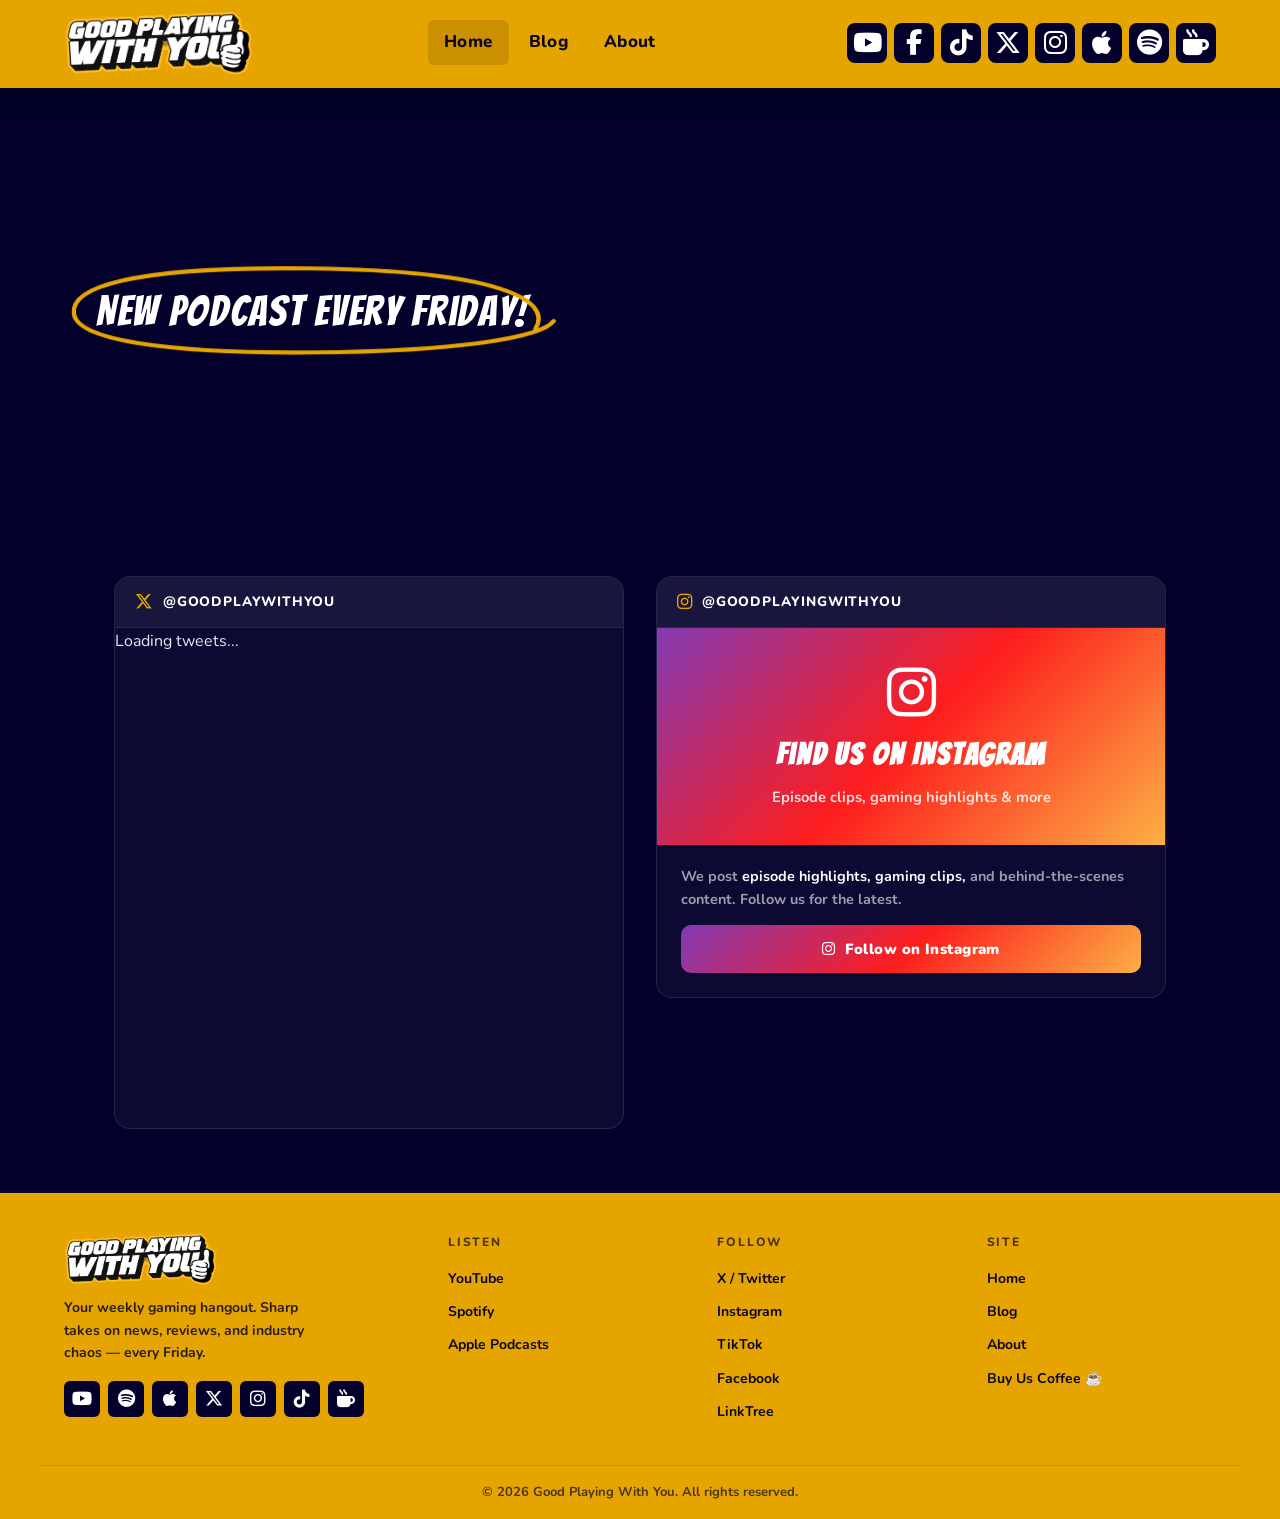
==== index.html @ ee467a22 "Add files via upload" ====
<!DOCTYPE html>
<html lang="en">
<head>
  <meta charset="UTF-8" />
  <meta name="viewport" content="width=device-width, initial-scale=1.0" />
  <title>Good Playing With You — Weekly Gaming Podcast</title>
  <meta name="description" content="Good Playing With You is your weekly gaming hangout. Dan Whitehill and Zach Kohler break down the biggest gaming news, reviews, and hot takes every Friday." />
  <meta name="keywords" content="gaming podcast, video games, game reviews, gaming news, Xbox, PlayStation, Nintendo, GPWY, Dan Whitehill, Zach Kohler" />
  <meta property="og:title" content="Good Playing With You — Weekly Gaming Podcast" />
  <meta property="og:description" content="Your weekly gaming hangout. Sharp takes on gaming news, reviews, leaks, and industry chaos." />
  <meta property="og:type" content="website" />
  <meta property="og:url" content="https://www.goodplayingwithyou.com" />
  <meta name="twitter:card" content="summary_large_image" />
  <link rel="canonical" href="https://www.goodplayingwithyou.com" />
  <link rel="preconnect" href="https://fonts.googleapis.com">
  <link href="https://fonts.googleapis.com/css2?family=Bangers&family=Nunito:wght@400;600;700;800&display=swap" rel="stylesheet">
  <link rel="stylesheet" href="https://cdnjs.cloudflare.com/ajax/libs/font-awesome/6.5.0/css/all.min.css" />
  <link rel="stylesheet" href="style.css" />

  <style>
    /* ── Spotify player — big version ───────────────────── */
    .spotify-player iframe { height: 352px !important; }

    /* ── Footer fix ─────────────────────────────────────── */
    .footer-divider { display: none !important; }
    .site-footer,
    .footer-inner,
    .footer-bottom { background: #e6a400 !important; }

    /* ── Social Feeds layout ─────────────────────────────── */
    .social-feeds {
      max-width: 1100px;
      margin: 0 auto;
      padding: 48px 24px 64px;
      display: grid;
      grid-template-columns: 1fr 1fr;
      gap: 32px;
      align-items: start;
    }
    @media (max-width: 768px) {
      .social-feeds { grid-template-columns: 1fr; padding: 32px 16px 48px; }
    }

    /* ── Shared panel ────────────────────────────────────── */
    .feed-panel {
      background: rgba(255,255,255,0.04);
      border: 1px solid rgba(255,255,255,0.1);
      border-radius: 16px;
      overflow: hidden;
    }
    .feed-panel-header {
      display: flex;
      align-items: center;
      gap: 10px;
      padding: 14px 20px;
      background: rgba(255,255,255,0.05);
      border-bottom: 1px solid rgba(255,255,255,0.08);
    }
    .feed-panel-header i { font-size: 1.1rem; color: #e6a400; }
    .feed-panel-header span {
      font-family: 'Nunito', sans-serif;
      font-weight: 800;
      font-size: 0.85rem;
      letter-spacing: 0.06em;
      text-transform: uppercase;
      color: #fff;
    }

    /* ── X / Twitter ─────────────────────────────────────── */
    .twitter-feed-wrap {
      min-height: 500px;
      max-height: 580px;
      overflow: hidden;
    }

    /* ══════════════════════════════════════════════════════
       INSTAGRAM FEED (Behold JSON)
       ══════════════════════════════════════════════════════ */

    /* Grid of posts */
    .insta-grid {
      display: grid;
      grid-template-columns: repeat(3, 1fr);
      gap: 3px;
      background: #000;
    }

    .insta-post {
      position: relative;
      aspect-ratio: 1;
      overflow: hidden;
      cursor: pointer;
      display: block;
      background: rgba(255,255,255,0.06);
    }

    .insta-post img {
      width: 100%;
      height: 100%;
      object-fit: cover;
      display: block;
      transition: transform 0.35s ease;
    }

    .insta-post:hover img { transform: scale(1.06); }

    /* Hover overlay with caption */
    .insta-post-overlay {
      position: absolute;
      inset: 0;
      background: linear-gradient(to top, rgba(3,0,43,0.92) 0%, rgba(3,0,43,0.4) 60%, transparent 100%);
      opacity: 0;
      transition: opacity 0.3s ease;
      display: flex;
      flex-direction: column;
      justify-content: flex-end;
      padding: 10px;
    }
    .insta-post:hover .insta-post-overlay { opacity: 1; }

    .insta-post-caption {
      font-family: 'Nunito', sans-serif;
      font-size: 0.72rem;
      font-weight: 700;
      color: #fff;
      line-height: 1.3;
      display: -webkit-box;
      -webkit-line-clamp: 3;
      -webkit-box-orient: vertical;
      overflow: hidden;
    }

    /* Reel / video badge */
    .insta-post-type {
      position: absolute;
      top: 7px;
      right: 7px;
      font-size: 0.7rem;
      color: #fff;
      text-shadow: 0 1px 4px rgba(0,0,0,0.7);
    }

    /* Follow bar below the grid */
    .insta-follow-bar {
      padding: 14px 16px;
      border-top: 1px solid rgba(255,255,255,0.08);
    }
    .btn-follow-insta {
      display: flex;
      align-items: center;
      justify-content: center;
      gap: 9px;
      padding: 12px 20px;
      border-radius: 10px;
      background: linear-gradient(135deg, #833ab4, #fd1d1d, #fcb045);
      color: #fff;
      font-family: 'Nunito', sans-serif;
      font-weight: 900;
      font-size: 0.92rem;
      letter-spacing: 0.03em;
      text-decoration: none;
      transition: opacity 0.2s, transform 0.15s;
    }
    .btn-follow-insta:hover { opacity: 0.85; transform: translateY(-1px); }

    /* ── Loading skeleton ─────────────────────────────────── */
    .insta-loading {
      display: grid;
      grid-template-columns: repeat(3, 1fr);
      gap: 3px;
      background: #000;
    }
    .insta-skeleton {
      aspect-ratio: 1;
      background: rgba(255,255,255,0.06);
      animation: shimmer 1.4s infinite;
    }
    @keyframes shimmer {
      0%, 100% { opacity: 0.4; }
      50%       { opacity: 0.9; }
    }

    /* ── Error / no-config state ──────────────────────────── */
    .insta-error {
      padding: 32px 24px;
      text-align: center;
      font-family: 'Nunito', sans-serif;
    }
    .insta-error i {
      font-size: 2rem;
      color: rgba(255,255,255,0.2);
      margin-bottom: 10px;
      display: block;
    }
    .insta-error p {
      font-size: 0.88rem;
      color: rgba(255,255,255,0.45);
      line-height: 1.5;
      font-weight: 700;
    }

    /* ── Fallback CTA (shown only when feed fails) ─────────── */
    .insta-fallback { display: none; }
    .insta-fallback.visible { display: block; }

    .insta-gradient {
      background: linear-gradient(135deg, #833ab4 0%, #fd1d1d 50%, #fcb045 100%);
      padding: 36px 24px;
      text-align: center;
    }
    .insta-gradient i {
      font-size: 3.5rem;
      color: #fff;
      margin-bottom: 10px;
      display: block;
    }
    .insta-gradient h3 {
      font-family: 'Bangers', cursive;
      font-size: 1.9rem;
      letter-spacing: 0.06em;
      color: #fff;
      margin-bottom: 4px;
    }
    .insta-gradient p {
      color: rgba(255,255,255,0.85);
      font-family: 'Nunito', sans-serif;
      font-size: 0.92rem;
      font-weight: 700;
    }
    .insta-fallback-body {
      padding: 20px 24px 24px;
      display: flex;
      flex-direction: column;
      gap: 14px;
    }
    .insta-fallback-body p {
      font-family: 'Nunito', sans-serif;
      color: rgba(255,255,255,0.6);
      font-size: 0.9rem;
      line-height: 1.6;
      font-weight: 700;
    }
    .insta-fallback-body p strong { color: #fff; }
  </style>
</head>
<body>

  <!-- HEADER -->
  <header class="site-header">
    <div class="header-inner">
      <a href="index.html" class="site-logo">
        <img src="assets/Header_Logo.webp" alt="Good Playing With You" />
      </a>
      <nav class="header-nav">
        <a href="index.html" class="active">Home</a>
        <a href="blog.html">Blog</a>
        <a href="about.html">About</a>
      </nav>
      <div class="header-social">
        <a href="https://www.youtube.com/@GoodPlayingWithYou" target="_blank" class="social-icon" aria-label="YouTube"><i class="fa-brands fa-youtube"></i></a>
        <a href="https://www.facebook.com/people/Good-Playing-With-You-Video-Game-Podcast/61562592381862/" target="_blank" class="social-icon" aria-label="Facebook"><i class="fa-brands fa-facebook-f"></i></a>
        <a href="https://www.tiktok.com/@gpwy2" target="_blank" class="social-icon" aria-label="TikTok"><i class="fa-brands fa-tiktok"></i></a>
        <a href="https://x.com/goodplaywithyou" target="_blank" class="social-icon" aria-label="X / Twitter"><i class="fa-brands fa-x-twitter"></i></a>
        <a href="https://www.instagram.com/goodplayingwithyou/" target="_blank" class="social-icon" aria-label="Instagram"><i class="fa-brands fa-instagram"></i></a>
        <a href="https://podcasts.apple.com/us/podcast/good-playing-with-you/id1723094871" target="_blank" class="social-icon" aria-label="Apple Podcasts"><i class="fa-brands fa-apple"></i></a>
        <a href="https://podcasters.spotify.com/pod/show/goodplayingwithyou" target="_blank" class="social-icon" aria-label="Spotify"><i class="fa-brands fa-spotify"></i></a>
        <a href="https://www.buymeacoffee.com/GPWY" target="_blank" class="social-icon" aria-label="Buy Us Coffee"><i class="fa-solid fa-mug-hot"></i></a>
      </div>
      <button class="hamburger" id="hamburger" aria-label="Open Menu">
        <span></span><span></span><span></span>
      </button>
    </div>
    <nav class="mobile-nav" id="mobileNav">
      <a href="index.html">Home</a>
      <a href="blog.html">Blog</a>
      <a href="about.html">About</a>
    </nav>
  </header>

  <!-- HERO -->
  <section class="hero fade-in">
    <div class="swoosh-wrapper">
      <div class="swoosh-text">
        New Podcast Every Friday!
        <svg viewBox="0 0 400 80" preserveAspectRatio="none">
          <path d="M 380,55 C 395,30 350,5 200,3 C 50,1 5,20 8,42 C 11,64 80,76 200,75 C 320,74 385,62 395,48" />
        </svg>
      </div>
    </div>
    <div class="spotify-player">
      <iframe
        src="https://open.spotify.com/embed/show/6EOLY8FjUKmcVaoT7fnpCE?utm_source=generator&theme=0"
        width="100%"
        height="352"
        frameBorder="0"
        allowfullscreen=""
        allow="autoplay; clipboard-write; encrypted-media; fullscreen; picture-in-picture"
        loading="lazy"
        title="Good Playing With You Podcast on Spotify">
      </iframe>
    </div>
  </section>

  <!-- SOCIAL FEEDS -->
  <div class="social-feeds">

    <!-- X / Twitter Timeline -->
    <div class="feed-panel">
      <div class="feed-panel-header">
        <i class="fa-brands fa-x-twitter"></i>
        <span>@goodplaywithyou</span>
      </div>
      <div class="twitter-feed-wrap">
        <a class="twitter-timeline"
           data-theme="dark"
           data-chrome="noheader nofooter noborders transparent"
           data-tweet-limit="6"
           href="https://twitter.com/goodplaywithyou">
          Loading tweets...
        </a>
      </div>
    </div>

    <!-- Instagram Feed -->
    <div class="feed-panel" id="instaPanel">
      <div class="feed-panel-header">
        <i class="fa-brands fa-instagram"></i>
        <span>@goodplayingwithyou</span>
      </div>

      <!-- Content swapped by JS: loading → grid or fallback -->
      <div id="instaContent"></div>

    </div>
  </div>

  <!-- FOOTER -->
  <footer class="site-footer">
    <div class="footer-inner">
      <div class="footer-brand">
        <a href="index.html" class="footer-logo">
          <img src="assets/Header_Logo.webp" alt="Good Playing With You" />
        </a>
        <p>Your weekly gaming hangout. Sharp takes on news, reviews, and industry chaos — every Friday.</p>
        <div class="footer-social">
          <a href="https://www.youtube.com/@GoodPlayingWithYou" target="_blank" class="footer-social-icon" aria-label="YouTube"><i class="fa-brands fa-youtube"></i></a>
          <a href="https://podcasters.spotify.com/pod/show/goodplayingwithyou" target="_blank" class="footer-social-icon" aria-label="Spotify"><i class="fa-brands fa-spotify"></i></a>
          <a href="https://podcasts.apple.com/us/podcast/good-playing-with-you/id1723094871" target="_blank" class="footer-social-icon" aria-label="Apple Podcasts"><i class="fa-brands fa-apple"></i></a>
          <a href="https://x.com/goodplaywithyou" target="_blank" class="footer-social-icon" aria-label="X/Twitter"><i class="fa-brands fa-x-twitter"></i></a>
          <a href="https://www.instagram.com/goodplayingwithyou/" target="_blank" class="footer-social-icon" aria-label="Instagram"><i class="fa-brands fa-instagram"></i></a>
          <a href="https://www.tiktok.com/@gpwy2" target="_blank" class="footer-social-icon" aria-label="TikTok"><i class="fa-brands fa-tiktok"></i></a>
          <a href="https://www.buymeacoffee.com/GPWY" target="_blank" class="footer-social-icon" aria-label="Buy Us Coffee"><i class="fa-solid fa-mug-hot"></i></a>
        </div>
      </div>
      <div class="footer-col">
        <h4>Listen</h4>
        <a href="https://www.youtube.com/@GoodPlayingWithYou" target="_blank">YouTube</a>
        <a href="https://podcasters.spotify.com/pod/show/goodplayingwithyou" target="_blank">Spotify</a>
        <a href="https://podcasts.apple.com/us/podcast/good-playing-with-you/id1723094871" target="_blank">Apple Podcasts</a>
      </div>
      <div class="footer-col">
        <h4>Follow</h4>
        <a href="https://x.com/goodplaywithyou" target="_blank">X / Twitter</a>
        <a href="https://www.instagram.com/goodplayingwithyou/" target="_blank">Instagram</a>
        <a href="https://www.tiktok.com/@gpwy2" target="_blank">TikTok</a>
        <a href="https://www.facebook.com/people/Good-Playing-With-You-Video-Game-Podcast/61562592381862/" target="_blank">Facebook</a>
        <a href="https://linktr.ee/goodplayingwithyou" target="_blank">LinkTree</a>
      </div>
      <div class="footer-col">
        <h4>Site</h4>
        <a href="index.html">Home</a>
        <a href="blog.html">Blog</a>
        <a href="about.html">About</a>
        <a href="https://www.buymeacoffee.com/GPWY" target="_blank">Buy Us Coffee ☕</a>
      </div>
    </div>
    <div class="footer-bottom">© 2026 Good Playing With You. All rights reserved.</div>
  </footer>

  <!-- Twitter/X Widget -->
  <script async src="https://platform.twitter.com/widgets.js" charset="utf-8"></script>

  <script>
    // ════════════════════════════════════════════════════════════
    // INSTAGRAM CONFIG — PASTE YOUR BEHOLD FEED URL HERE
    // ════════════════════════════════════════════════════════════
    //
    // HOW TO GET YOUR BEHOLD FEED URL (takes ~10 minutes):
    //
    //   1. Go to behold.so → Sign up free
    //   2. Click "Add Source" → choose Instagram
    //   3. Connect your Instagram Business account
    //      (@goodplayingwithyou) via their OAuth login
    //   4. Once connected, click "Add Feed"
    //   5. Choose "JSON Feed" as the output type
    //      (NOT the embed widget — we want the raw JSON URL)
    //   6. Name it anything, e.g. "GPWY Website"
    //   7. Copy the Feed URL — looks like:
    //      https://feeds.behold.so/AbCdEf1234567890AbCd
    //   8. Paste that URL below, replacing the empty string
    //
    // COST: Free tier is sufficient. No credit card needed.
    // TOKENS: Behold stores your Instagram token on their servers.
    //         Nothing secret goes in this file.
    // AUTO-REFRESH: Behold refreshes your token automatically.
    //
    // ════════════════════════════════════════════════════════════

    const BEHOLD_FEED_URL = 'https://feeds.behold.so/zXK2U4t1LAZt4LiDlWlB'; // ← PASTE YOUR URL HERE

    // Number of posts to display (max 9 looks best in 3-col grid)
    const INSTA_POST_COUNT = 9;

    // ── Instagram feed renderer ───────────────────────────────

    const instaContent = document.getElementById('instaContent');

    function showInstaLoading() {
      const skeletons = Array.from({length: INSTA_POST_COUNT}, () =>
        '<div class="insta-skeleton"></div>'
      ).join('');
      instaContent.innerHTML = `<div class="insta-loading">${skeletons}</div>`;
    }

    function showInstaFallback(reason) {
      instaContent.innerHTML = `
        <div class="insta-fallback visible">
          <div class="insta-gradient">
            <i class="fa-brands fa-instagram"></i>
            <h3>Find Us On Instagram</h3>
            <p>Episode clips, gaming highlights &amp; more</p>
          </div>
          <div class="insta-fallback-body">
            <p>We post <strong>episode highlights, gaming clips,</strong> and
               behind-the-scenes content. Follow us for the latest.</p>
            <a class="btn-follow-insta"
               href="https://www.instagram.com/goodplayingwithyou/"
               target="_blank">
              <i class="fa-brands fa-instagram"></i> Follow on Instagram
            </a>
          </div>
        </div>`;
    }

    function buildMediaUrl(post) {
      // Reels and videos use thumbnailUrl; images use mediaUrl
      return post.thumbnailUrl || post.mediaUrl || '';
    }

    function buildTypeIcon(post) {
      if (post.mediaType === 'VIDEO')          return '<i class="fa-solid fa-film insta-post-type" title="Reel"></i>';
      if (post.mediaType === 'CAROUSEL_ALBUM') return '<i class="fa-solid fa-images insta-post-type" title="Album"></i>';
      return '';
    }

    function truncateCaption(caption, maxLen = 80) {
      if (!caption) return '';
      const clean = caption.replace(/\n/g, ' ').trim();
      return clean.length > maxLen ? clean.slice(0, maxLen) + '…' : clean;
    }

    function renderInstaGrid(posts) {
      const limited = posts.slice(0, INSTA_POST_COUNT);

      if (limited.length === 0) {
        showInstaFallback('empty feed');
        return;
      }

      const items = limited.map(post => {
        const imgUrl  = buildMediaUrl(post);
        const caption = truncateCaption(post.prunedCaption || post.caption);
        const typeIcon = buildTypeIcon(post);
        const link    = post.permalink || 'https://www.instagram.com/goodplayingwithyou/';

        return `
          <a class="insta-post"
             href="${link}"
             target="_blank"
             rel="noopener"
             aria-label="View Instagram post">
            <img src="${imgUrl}"
                 alt="${caption || 'Instagram post'}"
                 loading="lazy" />
            ${typeIcon}
            <div class="insta-post-overlay">
              ${caption ? `<p class="insta-post-caption">${caption}</p>` : ''}
            </div>
          </a>`;
      }).join('');

      instaContent.innerHTML = `
        <div class="insta-grid">${items}</div>
        <div class="insta-follow-bar">
          <a class="btn-follow-insta"
             href="https://www.instagram.com/goodplayingwithyou/"
             target="_blank">
            <i class="fa-brands fa-instagram"></i> Follow on Instagram
          </a>
        </div>`;
    }

    async function loadInstaFeed() {
      // No URL configured yet — show fallback immediately
      if (!BEHOLD_FEED_URL || BEHOLD_FEED_URL.trim() === '') {
        showInstaFallback('not configured');
        return;
      }

      showInstaLoading();

      try {
        const res = await fetch(BEHOLD_FEED_URL);
        if (!res.ok) throw new Error(`HTTP ${res.status}`);
        const posts = await res.json();
        if (!Array.isArray(posts)) throw new Error('Unexpected response format');
        renderInstaGrid(posts);
      } catch (err) {
        console.warn('Instagram feed failed:', err.message);
        showInstaFallback('fetch error');
      }
    }

    // Load Instagram feed on page ready
    loadInstaFeed();

    // ── Hamburger menu ────────────────────────────────────────
    const hamburger = document.getElementById('hamburger');
    const mobileNav = document.getElementById('mobileNav');
    if (hamburger) {
      hamburger.addEventListener('click', () => {
        hamburger.classList.toggle('open');
        mobileNav.classList.toggle('open');
      });
    }
  </script>

</body>
</html>
---- style.css ----
/* ============================================================
   GOOD PLAYING WITH YOU — Official Website
   Colors: Navy #03002B | Yellow #e6a400
   ============================================================ */

:root {
  --navy:       #03002B;
  --navy-light: #05004a;
  --yellow:     #e6a400;
  --yellow-dark:#e6a400;
  --white:      #ffffff;
  --text:       #e8e8f0;
  --text-muted: #9090b0;
  --text-dark:  #0a0820;
  --border:     rgba(255,182,0,0.15);
  --radius:     6px;
  --radius-lg:  10px;
  --max-w:      1200px;
  --header-h:   88px;
  --font-display: 'Bangers', 'Impact', cursive;
  --font-body:    'Nunito', 'Segoe UI', sans-serif;
}

/* ── Reset ── */
*, *::before, *::after { box-sizing: border-box; margin: 0; padding: 0; }
html { scroll-behavior: smooth; }
body {
  background: var(--navy);
  color: var(--text);
  font-family: var(--font-body);
  font-size: 16px;
  line-height: 1.65;
  -webkit-font-smoothing: antialiased;
}
img { max-width: 100%; display: block; }
a { color: inherit; text-decoration: none; }

.container {
  max-width: var(--max-w);
  margin: 0 auto;
  padding: 0 24px;
}

/* ============================================================
   HEADER
   ============================================================ */

.site-header {
  position: sticky;
  top: 0;
  z-index: 200;
  background: #e6a400;
  height: var(--header-h);
  border-bottom: 3px solid #e6a400;
  box-shadow: 0 4px 20px rgba(0,0,0,0.4);
}

.header-inner {
  max-width: var(--max-w);
  margin: 0 auto;
  padding: 0 24px;
  height: 100%;
  display: flex;
  align-items: center;
  justify-content: space-between;
  gap: 20px;
}

/* Logo */
.site-logo {
  flex-shrink: 0;
  display: flex;
  align-items: center;
}

.site-logo img {
  height: 64px;
  width: auto;
}

/* Nav */
.header-nav {
  display: flex;
  align-items: center;
  gap: 4px;
}

.header-nav a {
  font-family: var(--font-body);
  font-size: 17px;
  font-weight: 800;
  color: var(--text-dark);
  padding: 8px 16px;
  border-radius: var(--radius);
  transition: background 0.2s, color 0.2s;
  letter-spacing: 0.02em;
}

.header-nav a:hover,
.header-nav a.active {
  background: rgba(0,0,0,0.12);
  color: var(--text-dark);
}

/* Social Icons — large, icon fills most of the square */
.header-social {
  display: flex;
  align-items: center;
  gap: 7px;
  flex-shrink: 0;
}

.social-icon {
  display: flex;
  align-items: center;
  justify-content: center;
  width: 40px;
  height: 40px;
  background: var(--navy);
  border-radius: 8px;
  transition: transform 0.2s, background 0.2s;
  color: white;
  font-size: 26px;
  line-height: 1;
}

.social-icon:hover {
  transform: translateY(-2px);
  background: #000;
}

.social-icon i {
  color: white;
  font-size: 26px;
  line-height: 1;
}

/* Hamburger */
.hamburger {
  display: none;
  flex-direction: column;
  gap: 5px;
  background: var(--navy);
  border: none;
  cursor: pointer;
  padding: 10px;
  border-radius: var(--radius);
  flex-shrink: 0;
}

.hamburger span {
  display: block;
  width: 22px;
  height: 2px;
  background: white;
  border-radius: 2px;
  transition: transform 0.2s, opacity 0.2s;
}

.hamburger.open span:nth-child(1) { transform: translateY(7px) rotate(45deg); }
.hamburger.open span:nth-child(2) { opacity: 0; }
.hamburger.open span:nth-child(3) { transform: translateY(-7px) rotate(-45deg); }

/* Mobile Nav */
.mobile-nav {
  display: none;
  flex-direction: column;
  background: #e6a400;
  border-top: 2px solid #e6a400;
  padding: 8px 0 16px;
}

.mobile-nav.open { display: flex; }

.mobile-nav a {
  padding: 14px 24px;
  font-size: 17px;
  font-weight: 800;
  color: var(--text-dark);
  border-bottom: 1px solid rgba(0,0,0,0.1);
  transition: background 0.2s;
}

.mobile-nav a:last-child { border-bottom: none; }
.mobile-nav a:hover { background: rgba(0,0,0,0.08); }

/* ============================================================
   HERO SECTION
   ============================================================ */

.hero {
  padding: 48px 24px 40px;
  display: flex;
  align-items: center;
  justify-content: space-between;
  gap: 40px;
  max-width: var(--max-w);
  margin: 0 auto;
}

.swoosh-wrapper { flex-shrink: 0; }

.swoosh-text {
  position: relative;
  display: inline-block;
  font-family: var(--font-display);
  font-size: clamp(28px, 3.5vw, 42px);
  color: var(--white);
  letter-spacing: 0.04em;
  padding: 12px 32px;
  white-space: nowrap;
}

.swoosh-text svg {
  position: absolute;
  top: 0;
  left: 0;
  width: 100%;
  height: 100%;
  overflow: visible;
  pointer-events: none;
}

.swoosh-text svg ellipse,
.swoosh-text svg path {
  fill: none;
  stroke: var(--yellow);
  stroke-width: 3.5;
  stroke-linecap: round;
  stroke-dasharray: 900;
  stroke-dashoffset: 900;
  animation: drawSwoosh 1.3s cubic-bezier(0.4, 0, 0.2, 1) 0.3s forwards;
}

@keyframes drawSwoosh {
  to { stroke-dashoffset: 0; }
}

.spotify-player {
  flex: 1;
  min-width: 0;
  max-width: 500px;
}

.spotify-player iframe {
  width: 100%;
  border-radius: 12px;
  display: block;
}

/* ============================================================
   BLOG LISTING
   ============================================================ */

.blog-listing {
  max-width: 820px;
  margin: 0 auto;
  padding: 48px 24px 80px;
}

.post-item {
  display: flex;
  flex-direction: column;
  padding: 0 0 56px;
  margin-bottom: 56px;
  border-bottom: 1px solid var(--border);
}

.post-item:last-child {
  border-bottom: none;
  margin-bottom: 0;
}

.post-thumb {
  display: block;
  width: 100%;
  height: 440px;
  border-radius: var(--radius-lg);
  overflow: hidden;
  background: var(--navy-light);
  margin-bottom: 24px;
}

.post-thumb img {
  width: 100%;
  height: 100%;
  object-fit: cover;
  transition: transform 0.5s;
}

.post-item:hover .post-thumb img { transform: scale(1.02); }

.post-thumb-placeholder {
  width: 100%;
  height: 100%;
  display: flex;
  align-items: center;
  justify-content: center;
  font-size: 64px;
  background: var(--navy-light);
}

.post-info { width: 100%; }

.post-date-line {
  font-size: 13px;
  color: var(--text-muted);
  margin-bottom: 12px;
  letter-spacing: 0.04em;
}

.post-title {
  font-family: var(--font-body);
  font-size: clamp(26px, 3.2vw, 36px);
  font-weight: 800;
  color: var(--white);
  line-height: 1.15;
  margin-bottom: 16px;
  letter-spacing: -0.02em;
}

.post-title a:hover { color: var(--yellow); }

.post-excerpt {
  font-size: 16px;
  color: var(--text-muted);
  line-height: 1.8;
  margin-bottom: 24px;
  display: -webkit-box;
  -webkit-line-clamp: 5;
  -webkit-box-orient: vertical;
  overflow: hidden;
}

.post-excerpt strong { color: var(--text); }
.post-excerpt em { color: var(--text); font-style: italic; }

.post-meta {
  display: flex;
  align-items: center;
  gap: 16px;
  flex-wrap: wrap;
}

.read-more {
  font-size: 14px;
  font-weight: 700;
  color: var(--yellow);
  transition: color 0.2s;
  letter-spacing: 0.03em;
  text-decoration: underline;
  text-underline-offset: 3px;
}

.read-more:hover { color: var(--white); }
.post-date { font-size: 13px; color: var(--text-muted); }
.post-author { font-size: 13px; color: var(--text-muted); }

/* ============================================================
   POST PAGE
   ============================================================ */

.post-page {
  max-width: 1000px;
  margin: 0 auto;
  padding: 48px 48px 80px;
}

.post-page-eyebrow {
  font-size: 13px;
  font-weight: 700;
  color: var(--text-muted);
  letter-spacing: 0.08em;
  text-transform: uppercase;
  margin-bottom: 16px;
}

.post-page-title {
  font-family: var(--font-body);
  font-size: clamp(36px, 5vw, 64px);
  font-weight: 800;
  color: var(--white);
  line-height: 1.1;
  margin-bottom: 32px;
  letter-spacing: -0.02em;
}

.post-page-meta {
  display: flex;
  align-items: center;
  gap: 16px;
  margin-bottom: 40px;
  padding-bottom: 32px;
  border-bottom: 1px solid var(--border);
  flex-wrap: wrap;
}

.post-page-meta time,
.post-page-meta .meta-author { font-size: 14px; color: var(--text-muted); }
.post-page-meta .meta-author strong { color: var(--yellow); }

.post-tags { display: flex; gap: 8px; flex-wrap: wrap; margin-top: 4px; }

.post-tag {
  font-size: 12px;
  font-weight: 700;
  padding: 3px 10px;
  background: rgba(255,182,0,0.12);
  border: 1px solid rgba(255,182,0,0.3);
  border-radius: 20px;
  color: var(--yellow);
  letter-spacing: 0.05em;
  text-transform: uppercase;
}

.post-video {
  margin: 0 0 32px;
  border-radius: var(--radius-lg);
  overflow: hidden;
  position: relative;
  padding-bottom: 56.25%;
  height: 0;
  background: #000;
}

.post-video iframe {
  position: absolute;
  top: 0; left: 0;
  width: 100%; height: 100%;
  border: none;
}

.post-body { font-size: 18px; line-height: 1.85; color: var(--text); }
.post-body p { margin-bottom: 20px; }

.post-body h2 {
  font-family: var(--font-body);
  font-size: clamp(26px, 3vw, 36px);
  font-weight: 800;
  color: var(--white);
  margin: 48px 0 14px;
  letter-spacing: -0.02em;
  line-height: 1.15;
}

.post-body h3 {
  font-family: var(--font-body);
  font-size: clamp(20px, 2.5vw, 28px);
  font-weight: 800;
  color: var(--white);
  margin: 40px 0 12px;
  letter-spacing: -0.01em;
  line-height: 1.2;
}

.post-body h4 {
  font-size: 17px;
  font-weight: 700;
  color: var(--yellow);
  margin: 24px 0 8px;
}

.post-body strong { color: var(--white); font-weight: 700; }
.post-body em { font-style: italic; }
.post-body ul, .post-body ol { padding-left: 28px; margin-bottom: 20px; }
.post-body li { margin-bottom: 8px; line-height: 1.7; }
.post-body img {
  width: 100%;
  max-width: 100%;
  border-radius: var(--radius-lg);
  margin: 32px 0;
  display: block;
}

.post-body a {
  color: var(--yellow);
  text-decoration: underline;
  text-decoration-color: rgba(255,182,0,0.4);
}
.post-body a:hover { text-decoration-color: var(--yellow); }

.post-body blockquote {
  border-left: 4px solid var(--yellow);
  padding: 12px 20px;
  margin: 24px 0;
  background: rgba(255,182,0,0.06);
  border-radius: 0 var(--radius) var(--radius) 0;
  font-style: italic;
}

.post-share {
  margin-top: 48px;
  padding-top: 28px;
  border-top: 1px solid var(--border);
  display: flex;
  align-items: center;
  gap: 12px;
  flex-wrap: wrap;
}

.post-share span { font-size: 14px; color: var(--text-muted); font-weight: 700; }

.share-btn {
  padding: 8px 18px;
  border: 1px solid var(--border);
  border-radius: var(--radius);
  font-size: 13px;
  font-weight: 700;
  color: var(--text-muted);
  transition: all 0.2s;
}

.share-btn:hover { border-color: var(--yellow); color: var(--yellow); }

.back-to-blog {
  display: inline-flex;
  align-items: center;
  gap: 6px;
  font-size: 14px;
  font-weight: 700;
  color: var(--text-muted);
  margin-bottom: 32px;
  transition: color 0.2s;
}

.back-to-blog:hover { color: var(--yellow); }

.related-posts {
  max-width: var(--max-w);
  margin: 0 auto;
  padding: 0 24px 80px;
  border-top: 1px solid var(--border);
}

.section-heading {
  font-family: var(--font-display);
  font-size: 28px;
  color: var(--yellow);
  letter-spacing: 0.04em;
  margin: 40px 0 24px;
}

.related-grid {
  display: grid;
  grid-template-columns: repeat(3, 1fr);
  gap: 20px;
}

.related-card {
  background: var(--navy-light);
  border: 1px solid var(--border);
  border-radius: var(--radius-lg);
  overflow: hidden;
  transition: border-color 0.2s, transform 0.2s;
}

.related-card:hover {
  border-color: rgba(255,182,0,0.4);
  transform: translateY(-2px);
}

.related-card-img { height: 140px; overflow: hidden; background: var(--navy); }
.related-card-img img { width: 100%; height: 100%; object-fit: cover; }
.related-card-body { padding: 16px; }

.related-card-title {
  font-family: var(--font-display);
  font-size: 18px;
  color: var(--white);
  line-height: 1.2;
  margin-bottom: 8px;
  letter-spacing: 0.02em;
}

.related-card-title a:hover { color: var(--yellow); }
.related-card-date { font-size: 12px; color: var(--text-muted); }

/* ============================================================
   PAGE HERO (inner pages)
   ============================================================ */

.page-hero {
  background: var(--navy-light);
  border-bottom: 1px solid var(--border);
  padding: 56px 24px 48px;
}

.page-hero-inner { max-width: var(--max-w); margin: 0 auto; }

.page-hero-eyebrow {
  font-size: 12px;
  font-weight: 700;
  letter-spacing: 0.2em;
  text-transform: uppercase;
  color: var(--yellow);
  margin-bottom: 12px;
}

.page-hero-title {
  font-family: var(--font-display);
  font-size: clamp(48px, 7vw, 80px);
  color: var(--white);
  line-height: 1.0;
  letter-spacing: 0.02em;
}

/* ============================================================
   ABOUT PAGE
   ============================================================ */

.about-section {
  max-width: var(--max-w);
  margin: 0 auto;
  padding: 64px 24px 80px;
}

.about-intro {
  display: grid;
  grid-template-columns: 1fr 1fr;
  gap: 56px;
  align-items: center;
  margin-bottom: 64px;
  padding-bottom: 64px;
  border-bottom: 1px solid var(--border);
}

.about-photo {
  border-radius: var(--radius-lg);
  overflow: hidden;
  aspect-ratio: 4/3;
  background: var(--navy-light);
  display: flex;
  align-items: center;
  justify-content: center;
  font-size: 80px;
}

.about-photo img {
  width: 100%;
  height: 100%;
  object-fit: cover;
}

.about-copy h2 {
  font-family: var(--font-display);
  font-size: 40px;
  color: var(--white);
  margin-bottom: 20px;
  letter-spacing: 0.02em;
}

.about-copy p {
  font-size: 16px;
  color: var(--text-muted);
  margin-bottom: 16px;
  line-height: 1.75;
}

.about-copy p strong { color: var(--white); }

.about-ctas { display: flex; gap: 12px; margin-top: 24px; flex-wrap: wrap; }

/* Hosts — stacked rows, photo left text right */
.hosts-grid {
  display: flex;
  flex-direction: column;
  gap: 48px;
}

.host-card {
  background: var(--navy-light);
  border: 1px solid var(--border);
  border-radius: var(--radius-lg);
  overflow: hidden;
  transition: border-color 0.2s;
  display: grid;
  grid-template-columns: 320px 1fr;
}

.host-card:hover { border-color: rgba(255,182,0,0.4); }

.host-photo {
  height: 100%;
  min-height: 280px;
  background: var(--navy);
  overflow: hidden;
  display: flex;
  align-items: center;
  justify-content: center;
  font-size: 80px;
  flex-shrink: 0;
}

.host-photo img {
  width: 100%;
  height: 100%;
  object-fit: cover;
  object-position: top center;
}

.host-info { padding: 32px; }

.host-name {
  font-family: var(--font-display);
  font-size: 36px;
  color: var(--white);
  letter-spacing: 0.02em;
  margin-bottom: 4px;
}

.host-role {
  font-size: 11px;
  font-weight: 800;
  letter-spacing: 0.15em;
  text-transform: uppercase;
  color: var(--yellow);
  margin-bottom: 18px;
}

.host-bio {
  font-size: 15px;
  color: var(--text-muted);
  line-height: 1.75;
}

.host-bio + .host-bio { margin-top: 12px; }

/* ============================================================
   CONTACT PAGE
   ============================================================ */

.contact-section {
  max-width: var(--max-w);
  margin: 0 auto;
  padding: 64px 24px 80px;
  display: grid;
  grid-template-columns: 1fr 2fr;
  gap: 64px;
  align-items: start;
}

.contact-info h3 {
  font-family: var(--font-display);
  font-size: 36px;
  color: var(--white);
  margin-bottom: 12px;
  letter-spacing: 0.02em;
}

.contact-info p {
  font-size: 15px;
  color: var(--text-muted);
  margin-bottom: 28px;
  line-height: 1.7;
}

.contact-links { display: flex; flex-direction: column; gap: 10px; }

.contact-link {
  display: flex;
  align-items: center;
  gap: 12px;
  padding: 12px 16px;
  background: var(--navy-light);
  border: 1px solid var(--border);
  border-radius: var(--radius);
  font-size: 14px;
  font-weight: 600;
  color: var(--text-muted);
  transition: all 0.2s;
}

.contact-link:hover { border-color: var(--yellow); color: var(--yellow); }
.contact-link i { width: 18px; text-align: center; }

.contact-form { display: flex; flex-direction: column; gap: 20px; }
.form-group { display: flex; flex-direction: column; gap: 8px; }

.form-group label {
  font-size: 12px;
  font-weight: 700;
  letter-spacing: 0.1em;
  text-transform: uppercase;
  color: var(--text-muted);
}

.form-group input,
.form-group textarea {
  background: var(--navy-light);
  border: 1px solid var(--border);
  border-radius: var(--radius);
  padding: 13px 16px;
  color: var(--text);
  font-family: var(--font-body);
  font-size: 15px;
  outline: none;
  transition: border-color 0.2s;
  resize: vertical;
}

.form-group input::placeholder,
.form-group textarea::placeholder { color: var(--text-muted); }
.form-group input:focus,
.form-group textarea:focus { border-color: var(--yellow); }
.form-note { font-size: 14px; color: var(--yellow); margin-top: -8px; }

/* ============================================================
   BUTTONS
   ============================================================ */

.btn {
  display: inline-flex;
  align-items: center;
  justify-content: center;
  padding: 13px 28px;
  border-radius: var(--radius);
  font-family: var(--font-body);
  font-size: 15px;
  font-weight: 700;
  cursor: pointer;
  transition: all 0.2s;
  border: none;
  letter-spacing: 0.03em;
}

.btn-primary { background: var(--yellow); color: var(--text-dark); }
.btn-primary:hover { background: var(--yellow-dark); transform: translateY(-1px); }

.btn-ghost {
  background: transparent;
  color: var(--text-dark);
  border: 2px solid var(--text-dark);
}

.btn-ghost:hover { background: rgba(0,0,0,0.1); }

/* ============================================================
   FOOTER
   ============================================================ */

.site-footer {
  background: #e6a400 !important;
  padding: 0;
  margin-top: 0;
}

/* Diagonal separator — navy into yellow */
.footer-divider {
  width: 100%;
  height: 60px;
  background: #e6a400;
  position: relative;
}

.footer-divider::before {
  content: '';
  position: absolute;
  top: 0;
  left: 0;
  width: 100%;
  height: 100%;
  background: var(--navy);
  clip-path: polygon(0 0, 100% 0, 100% 40%, 0 100%);
}

.footer-inner {
  background: #e6a400 !important;
  max-width: var(--max-w);
  margin: 0 auto;
  padding: 40px 24px 32px;
  display: grid;
  grid-template-columns: 1.5fr 1fr 1fr 1fr;
  gap: 40px;
}

.footer-brand { display: flex; flex-direction: column; gap: 12px; }

.footer-logo img { height: 52px; width: auto; }

.footer-brand p {
  font-size: 14px;
  font-weight: 700;
  color: #0a0820;
  line-height: 1.6;
  max-width: 240px;
  opacity: 0.85;
}

.footer-social {
  display: flex;
  gap: 8px;
  flex-wrap: wrap;
  margin-top: 4px;
}

.footer-social-icon {
  display: flex;
  align-items: center;
  justify-content: center;
  width: 36px;
  height: 36px;
  background: #03002B;
  border-radius: 6px;
  transition: transform 0.2s, background 0.2s;
  color: white;
  font-size: 18px;
  line-height: 1;
}

.footer-social-icon:hover { transform: translateY(-2px); background: #000; }
.footer-social-icon i { color: white; font-size: 18px; line-height: 1; }

.footer-col h4 {
  font-size: 12px;
  font-weight: 800;
  letter-spacing: 0.15em;
  text-transform: uppercase;
  color: #0a0820;
  margin-bottom: 14px;
  opacity: 0.7;
}

.footer-col a {
  display: block;
  font-size: 14px;
  font-weight: 700;
  color: #0a0820;
  margin-bottom: 10px;
  transition: opacity 0.2s;
}

.footer-col a:hover { opacity: 0.6; }

.footer-bottom {
  background: #e6a400 !important;
  border-top: 1px solid rgba(0,0,0,0.15);
  padding: 16px 24px;
  text-align: center;
  font-size: 13px;
  font-weight: 700;
  color: #0a0820;
  opacity: 0.7;
  max-width: var(--max-w);
  margin: 0 auto;
}

/* ============================================================
   ANIMATIONS
   ============================================================ */

.fade-in {
  animation: fadeIn 0.5s ease both;
}

@keyframes fadeIn {
  from { opacity: 0; transform: translateY(12px); }
  to   { opacity: 1; transform: translateY(0); }
}

.post-scheduled { display: none !important; }

/* ============================================================
   RESPONSIVE
   ============================================================ */

@media (max-width: 960px) {
  .header-nav { display: none; }
  .header-social { display: none; }
  .hamburger { display: flex; }

  .hero { flex-direction: column; align-items: flex-start; gap: 24px; }
  .spotify-player { max-width: 100%; width: 100%; }
  .swoosh-text { font-size: 28px; }

  .footer-inner { grid-template-columns: 1fr 1fr; }
  .about-intro { grid-template-columns: 1fr; }
  .host-card { grid-template-columns: 240px 1fr; }
  .contact-section { grid-template-columns: 1fr; }
  .related-grid { grid-template-columns: 1fr 1fr; }
}

@media (max-width: 600px) {
  :root { --header-h: 64px; }
  .site-logo img { height: 44px; }

  .post-thumb { height: 280px; }

  .footer-inner { grid-template-columns: 1fr; gap: 28px; }
  .related-grid { grid-template-columns: 1fr; }
  .swoosh-text { font-size: 22px; padding: 10px 24px; }
  .host-card { grid-template-columns: 1fr; }
  .host-photo { min-height: 260px; }
}
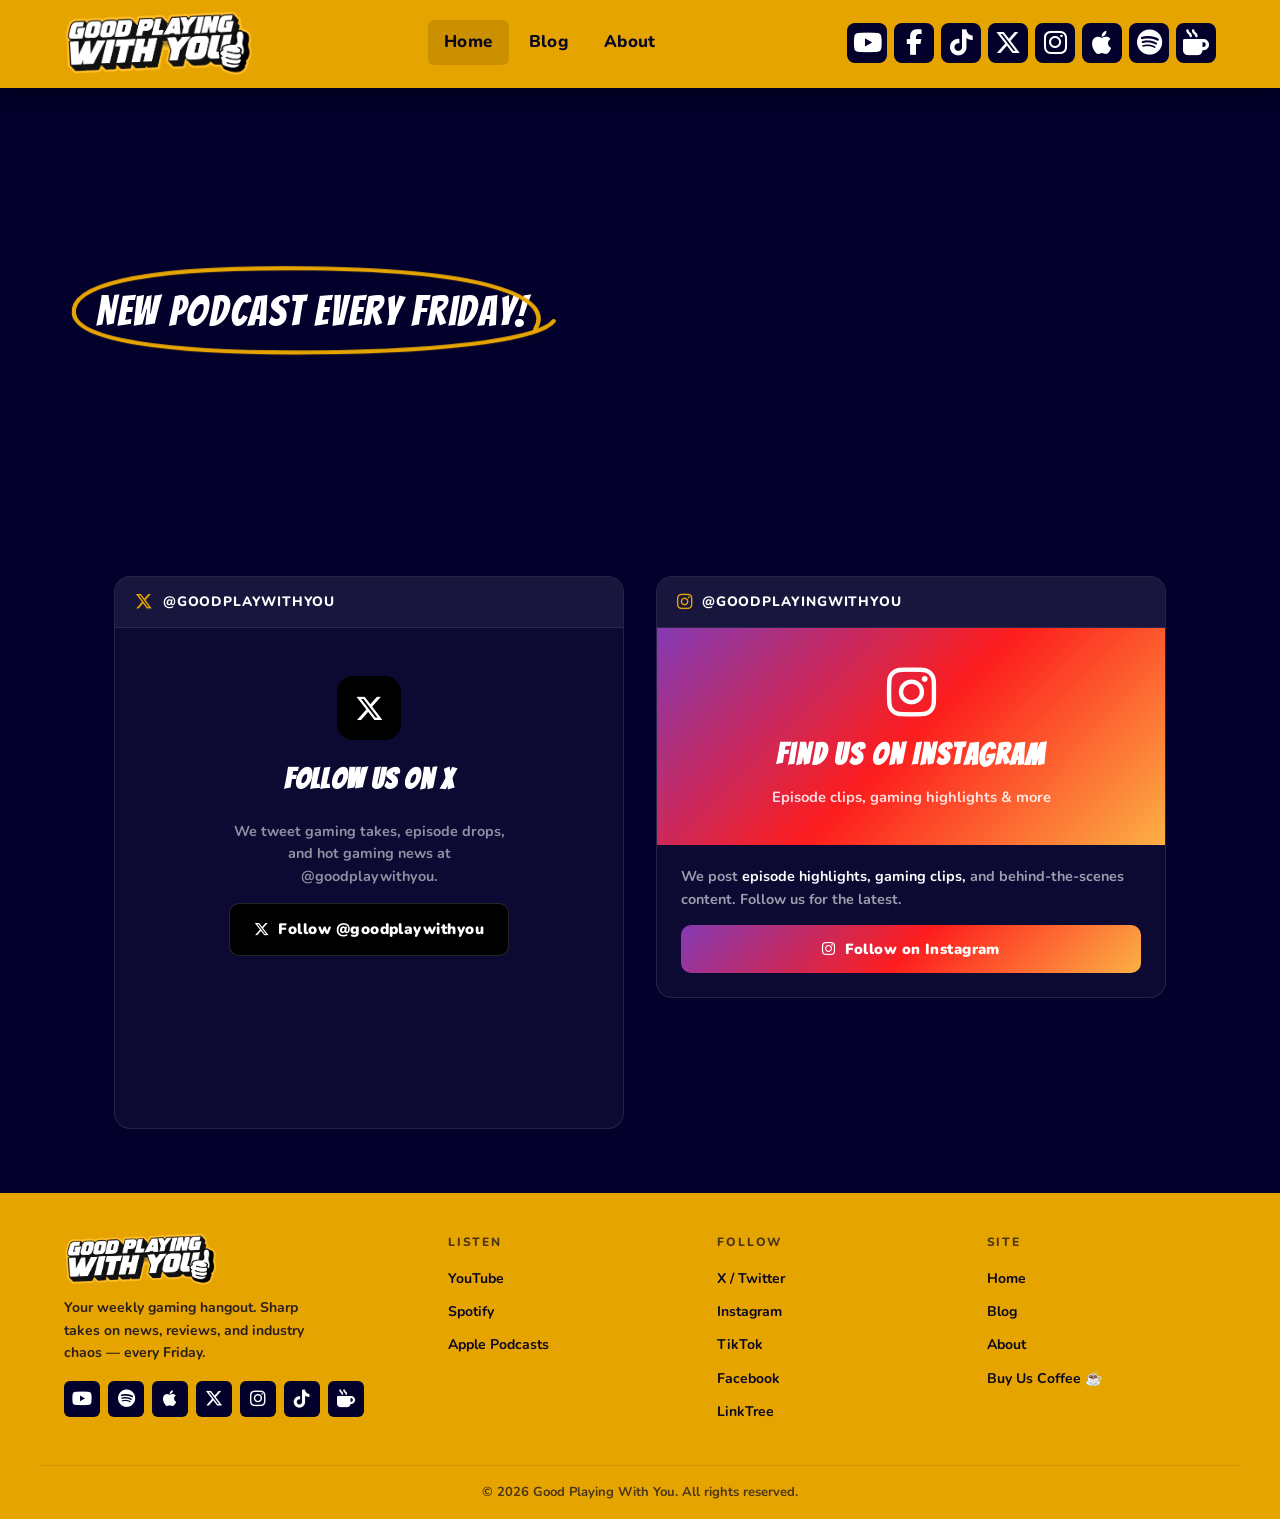
==== commit d7fb2808: "Add files via upload" ====
--- a/index.html
+++ b/index.html
@@ -71,7 +71,81 @@
       min-height: 500px;
       max-height: 580px;
       overflow: hidden;
-    }
+      position: relative;
+    }
+
+    /* The actual embedded timeline iframe */
+    .twitter-feed-wrap iframe { border-radius: 0; }
+
+    /* Fallback card — shown if embed times out */
+    .x-fallback {
+      display: none;
+      flex-direction: column;
+      align-items: center;
+      text-align: center;
+      padding: 48px 24px;
+      gap: 16px;
+    }
+    .x-fallback.visible { display: flex; }
+    .x-fallback-icon {
+      width: 64px;
+      height: 64px;
+      background: #000;
+      border-radius: 16px;
+      display: flex;
+      align-items: center;
+      justify-content: center;
+      font-size: 1.8rem;
+      color: #fff;
+      flex-shrink: 0;
+    }
+    .x-fallback h3 {
+      font-family: 'Bangers', cursive;
+      font-size: 1.8rem;
+      letter-spacing: 0.04em;
+      color: #fff;
+      margin: 0;
+    }
+    .x-fallback p {
+      font-family: 'Nunito', sans-serif;
+      font-size: 0.9rem;
+      font-weight: 700;
+      color: rgba(255,255,255,0.55);
+      line-height: 1.55;
+      max-width: 280px;
+      margin: 0;
+    }
+    .btn-follow-x {
+      display: inline-flex;
+      align-items: center;
+      gap: 9px;
+      padding: 13px 24px;
+      border-radius: 10px;
+      background: #000;
+      color: #fff;
+      font-family: 'Nunito', sans-serif;
+      font-weight: 900;
+      font-size: 0.95rem;
+      letter-spacing: 0.03em;
+      text-decoration: none;
+      border: 1px solid rgba(255,255,255,0.15);
+      transition: background 0.2s, transform 0.15s;
+    }
+    .btn-follow-x:hover { background: #1a1a1a; transform: translateY(-1px); }
+
+    /* Loading state */
+    .x-loading {
+      display: flex;
+      align-items: center;
+      justify-content: center;
+      gap: 10px;
+      padding: 40px 20px;
+      font-family: 'Nunito', sans-serif;
+      font-size: 0.88rem;
+      font-weight: 700;
+      color: rgba(255,255,255,0.35);
+    }
+    .x-loading i { animation: spin 1s linear infinite; }
 
     /* ══════════════════════════════════════════════════════
        INSTAGRAM FEED (Behold JSON)
@@ -241,6 +315,119 @@
       font-weight: 700;
     }
     .insta-fallback-body p strong { color: #fff; }
+
+    /* ══════════════════════════════════════════════════════
+       MODAL / LIGHTBOX
+       ══════════════════════════════════════════════════════ */
+    .modal-backdrop {
+      position: fixed;
+      inset: 0;
+      background: rgba(3,0,43,0.93);
+      z-index: 1000;
+      display: flex;
+      align-items: center;
+      justify-content: center;
+      padding: 20px;
+      animation: modalFadeIn 0.2s ease;
+    }
+    @keyframes modalFadeIn {
+      from { opacity: 0; }
+      to   { opacity: 1; }
+    }
+    .modal-inner {
+      position: relative;
+      width: 100%;
+      max-width: 480px;
+      animation: modalSlideUp 0.25s ease;
+    }
+    @keyframes modalSlideUp {
+      from { transform: translateY(16px); opacity: 0; }
+      to   { transform: translateY(0);    opacity: 1; }
+    }
+    .modal-close {
+      position: absolute;
+      top: -46px;
+      right: 0;
+      background: none;
+      border: none;
+      color: #fff;
+      font-size: 2rem;
+      line-height: 1;
+      cursor: pointer;
+      padding: 8px;
+      opacity: 0.75;
+      transition: opacity 0.2s, transform 0.2s;
+      z-index: 10;
+    }
+    .modal-close:hover { opacity: 1; transform: scale(1.15); }
+
+    /* Video embed wrapper */
+    .modal-embed {
+      border-radius: 14px;
+      overflow: hidden;
+      background: #fff;
+      min-height: 300px;
+      display: flex;
+      align-items: center;
+      justify-content: center;
+    }
+    .modal-embed .instagram-media {
+      margin: 0 !important;
+      min-width: 100% !important;
+    }
+    .modal-loading {
+      display: flex;
+      flex-direction: column;
+      align-items: center;
+      gap: 12px;
+      padding: 60px 20px;
+      color: rgba(255,255,255,0.5);
+      font-family: 'Nunito', sans-serif;
+      font-size: 0.9rem;
+      font-weight: 700;
+    }
+    .modal-loading i { font-size: 1.8rem; animation: spin 1s linear infinite; }
+    @keyframes spin { to { transform: rotate(360deg); } }
+
+    /* Image lightbox */
+    .modal-img-wrap {
+      border-radius: 14px;
+      overflow: hidden;
+      background: #000;
+      line-height: 0;
+    }
+    .modal-img-wrap img {
+      width: 100%;
+      max-height: 78vh;
+      object-fit: contain;
+      display: block;
+    }
+
+    /* Caption + link below modal */
+    .modal-footer {
+      margin-top: 14px;
+      text-align: center;
+    }
+    .modal-caption {
+      font-family: 'Nunito', sans-serif;
+      font-size: 0.9rem;
+      font-weight: 700;
+      color: rgba(255,255,255,0.75);
+      line-height: 1.4;
+      margin-bottom: 8px;
+    }
+    .modal-ig-link {
+      display: inline-flex;
+      align-items: center;
+      gap: 6px;
+      font-family: 'Nunito', sans-serif;
+      font-size: 0.8rem;
+      font-weight: 800;
+      color: #e6a400;
+      letter-spacing: 0.03em;
+      transition: opacity 0.2s;
+    }
+    .modal-ig-link:hover { opacity: 0.75; }
   </style>
 </head>
 <body>
@@ -310,14 +497,11 @@
         <i class="fa-brands fa-x-twitter"></i>
         <span>@goodplaywithyou</span>
       </div>
-      <div class="twitter-feed-wrap">
-        <a class="twitter-timeline"
-           data-theme="dark"
-           data-chrome="noheader nofooter noborders transparent"
-           data-tweet-limit="6"
-           href="https://twitter.com/goodplaywithyou">
-          Loading tweets...
-        </a>
+      <div class="twitter-feed-wrap" id="xFeedWrap">
+        <!-- JS replaces this with the embed or fallback -->
+        <div class="x-loading" id="xLoading">
+          <i class="fa-solid fa-circle-notch"></i> Loading posts…
+        </div>
       </div>
     </div>
 
@@ -377,8 +561,7 @@
     <div class="footer-bottom">© 2026 Good Playing With You. All rights reserved.</div>
   </footer>
 
-  <!-- Twitter/X Widget -->
-  <script async src="https://platform.twitter.com/widgets.js" charset="utf-8"></script>
+  <!-- X/Twitter widget loaded dynamically by xFeed.js below -->
 
   <script>
     // ════════════════════════════════════════════════════════════
@@ -406,14 +589,14 @@
     //
     // ════════════════════════════════════════════════════════════
 
-    const BEHOLD_FEED_URL = 'https://feeds.behold.so/zXK2U4t1LAZt4LiDlWlB'; // ← PASTE YOUR URL HERE
-
-    // Number of posts to display (max 9 looks best in 3-col grid)
-    const INSTA_POST_COUNT = 9;
-
-    // ── Instagram feed renderer ───────────────────────────────
+    const BEHOLD_FEED_URL = 'https://feeds.behold.so/zXK2U4t1LAZt4LiDlWlB';
+
+    // 6 posts fills the 2-column portrait grid perfectly (3 rows)
+    const INSTA_POST_COUNT = 6;
 
     const instaContent = document.getElementById('instaContent');
+
+    // ── Loading / fallback states ─────────────────────────────
 
     function showInstaLoading() {
       const skeletons = Array.from({length: INSTA_POST_COUNT}, () =>
@@ -442,15 +625,15 @@
         </div>`;
     }
 
+    // ── Helpers ───────────────────────────────────────────────
+
     function buildMediaUrl(post) {
-      // Reels and videos use thumbnailUrl; images use mediaUrl
-      return post.thumbnailUrl || post.mediaUrl || '';
-    }
-
-    function buildTypeIcon(post) {
-      if (post.mediaType === 'VIDEO')          return '<i class="fa-solid fa-film insta-post-type" title="Reel"></i>';
-      if (post.mediaType === 'CAROUSEL_ALBUM') return '<i class="fa-solid fa-images insta-post-type" title="Album"></i>';
-      return '';
+      // Use Behold's own CDN for thumbnails — stable, no expiry, no CORS issues
+      return post.sizes?.medium?.mediaUrl
+          || post.sizes?.small?.mediaUrl
+          || post.thumbnailUrl
+          || post.mediaUrl
+          || '';
     }
 
     function truncateCaption(caption, maxLen = 80) {
@@ -459,38 +642,37 @@
       return clean.length > maxLen ? clean.slice(0, maxLen) + '…' : clean;
     }
 
+    // ── Grid renderer ─────────────────────────────────────────
+
     function renderInstaGrid(posts) {
       const limited = posts.slice(0, INSTA_POST_COUNT);
-
-      if (limited.length === 0) {
-        showInstaFallback('empty feed');
-        return;
-      }
-
-      const items = limited.map(post => {
+      if (limited.length === 0) { showInstaFallback('empty'); return; }
+
+      // Store globally so modal can look up full post data by index
+      window._instaPosts = limited;
+
+      const items = limited.map((post, idx) => {
         const imgUrl  = buildMediaUrl(post);
         const caption = truncateCaption(post.prunedCaption || post.caption);
-        const typeIcon = buildTypeIcon(post);
-        const link    = post.permalink || 'https://www.instagram.com/goodplayingwithyou/';
+        const isVideo = post.mediaType === 'VIDEO' || post.isReel;
+        const isAlbum = post.mediaType === 'CAROUSEL_ALBUM';
+        const label   = isVideo ? 'Watch Reel' : isAlbum ? 'View Album' : 'View Post';
 
         return `
           <a class="insta-post"
-             href="${link}"
-             target="_blank"
-             rel="noopener"
-             aria-label="View Instagram post">
-            <img src="${imgUrl}"
-                 alt="${caption || 'Instagram post'}"
-                 loading="lazy" />
-            ${typeIcon}
-            <div class="insta-post-overlay">
-              ${caption ? `<p class="insta-post-caption">${caption}</p>` : ''}
-            </div>
+             href="${post.permalink}"
+             data-idx="${idx}"
+             aria-label="${label}: ${caption || 'Instagram post'}">
+            <img src="${imgUrl}" alt="${caption || 'Instagram post'}" loading="lazy" />
+            <span class="insta-watch-label">${label}</span>
+            ${isVideo ? `<div class="insta-play-btn"><i class="fa-solid fa-play"></i></div>` : ''}
+            ${isAlbum ? `<div class="insta-play-btn"><i class="fa-solid fa-images"></i></div>` : ''}
+            ${caption  ? `<p class="insta-post-caption">${caption}</p>` : ''}
           </a>`;
       }).join('');
 
       instaContent.innerHTML = `
-        <div class="insta-grid">${items}</div>
+        <div class="insta-grid" id="instaGrid">${items}</div>
         <div class="insta-follow-bar">
           <a class="btn-follow-insta"
              href="https://www.instagram.com/goodplayingwithyou/"
@@ -498,31 +680,222 @@
             <i class="fa-brands fa-instagram"></i> Follow on Instagram
           </a>
         </div>`;
-    }
+
+      // Intercept all grid clicks — open modal instead of navigating away
+      document.getElementById('instaGrid').addEventListener('click', e => {
+        const postEl = e.target.closest('.insta-post');
+        if (!postEl) return;
+        e.preventDefault();
+        openInstaModal(window._instaPosts[parseInt(postEl.dataset.idx, 10)]);
+      });
+    }
+
+    // ── Fetch feed ────────────────────────────────────────────
 
     async function loadInstaFeed() {
-      // No URL configured yet — show fallback immediately
-      if (!BEHOLD_FEED_URL || BEHOLD_FEED_URL.trim() === '') {
+      if (!BEHOLD_FEED_URL || !BEHOLD_FEED_URL.trim()) {
         showInstaFallback('not configured');
         return;
       }
-
       showInstaLoading();
-
       try {
         const res = await fetch(BEHOLD_FEED_URL);
         if (!res.ok) throw new Error(`HTTP ${res.status}`);
-        const posts = await res.json();
-        if (!Array.isArray(posts)) throw new Error('Unexpected response format');
+        const data = await res.json();
+        // Behold returns { username, posts:[...] } — not a bare array
+        const posts = Array.isArray(data) ? data : (data.posts || []);
+        if (!posts.length) throw new Error('No posts');
         renderInstaGrid(posts);
       } catch (err) {
         console.warn('Instagram feed failed:', err.message);
-        showInstaFallback('fetch error');
+        showInstaFallback('error');
       }
     }
 
-    // Load Instagram feed on page ready
     loadInstaFeed();
+
+    // ══════════════════════════════════════════════════════════
+    // MODAL SYSTEM
+    // Videos → Instagram official embed (real playback)
+    // Images → full-size lightbox
+    // ══════════════════════════════════════════════════════════
+
+    let embedJsLoaded = false;
+
+    function loadEmbedJs() {
+      return new Promise(resolve => {
+        // Already loaded
+        if (window.instgrm || embedJsLoaded) { resolve(); return; }
+        const s = document.createElement('script');
+        s.src = 'https://www.instagram.com/embed.js';
+        s.async = true;
+        s.onload  = () => { embedJsLoaded = true; resolve(); };
+        s.onerror = () => resolve(); // fail silently, fallback link shown
+        document.head.appendChild(s);
+      });
+    }
+
+    function openInstaModal(post) {
+      const isVideo = post.mediaType === 'VIDEO' || post.isReel;
+      const caption = truncateCaption(post.prunedCaption || post.caption, 120);
+      const igLink  = post.permalink;
+
+      const backdrop = document.createElement('div');
+      backdrop.className = 'modal-backdrop';
+      backdrop.id = 'instaModal';
+
+      if (isVideo) {
+        // ── Video: Instagram official embed ─────────────────
+        backdrop.innerHTML = `
+          <div class="modal-inner">
+            <button class="modal-close" aria-label="Close">&times;</button>
+            <div class="modal-embed" id="modalEmbed">
+              <div class="modal-loading">
+                <i class="fa-solid fa-circle-notch"></i>
+                Loading reel…
+              </div>
+            </div>
+            <div class="modal-footer">
+              ${caption ? `<p class="modal-caption">${caption}</p>` : ''}
+              <a class="modal-ig-link" href="${igLink}" target="_blank" rel="noopener">
+                <i class="fa-brands fa-instagram"></i> Open on Instagram
+              </a>
+            </div>
+          </div>`;
+
+        document.body.appendChild(backdrop);
+
+        // Load embed.js then inject the official Instagram embed blockquote
+        loadEmbedJs().then(() => {
+          const wrap = document.getElementById('modalEmbed');
+          if (!wrap) return;
+          wrap.innerHTML = `
+            <blockquote class="instagram-media"
+              data-instgrm-permalink="${igLink}"
+              data-instgrm-version="14"
+              style="margin:0;min-width:326px;max-width:100%;width:calc(100% - 2px);">
+            </blockquote>`;
+          // Tell Instagram's script to render the new embed
+          if (window.instgrm?.Embeds?.process) {
+            window.instgrm.Embeds.process();
+          }
+        });
+
+      } else {
+        // ── Image: simple lightbox ──────────────────────────
+        const imgUrl = post.sizes?.large?.mediaUrl
+                    || post.sizes?.medium?.mediaUrl
+                    || buildMediaUrl(post);
+        backdrop.innerHTML = `
+          <div class="modal-inner">
+            <button class="modal-close" aria-label="Close">&times;</button>
+            <div class="modal-img-wrap">
+              <img src="${imgUrl}" alt="${caption || 'Instagram post'}" />
+            </div>
+            <div class="modal-footer">
+              ${caption ? `<p class="modal-caption">${caption}</p>` : ''}
+              <a class="modal-ig-link" href="${igLink}" target="_blank" rel="noopener">
+                <i class="fa-brands fa-instagram"></i> Open on Instagram
+              </a>
+            </div>
+          </div>`;
+
+        document.body.appendChild(backdrop);
+      }
+
+      // Lock scroll
+      document.body.style.overflow = 'hidden';
+
+      // Close on backdrop click
+      backdrop.addEventListener('click', e => {
+        if (e.target === backdrop) closeInstaModal();
+      });
+
+      // Close on × button
+      backdrop.querySelector('.modal-close').addEventListener('click', closeInstaModal);
+    }
+
+    function closeInstaModal() {
+      const m = document.getElementById('instaModal');
+      if (m) { m.remove(); document.body.style.overflow = ''; }
+    }
+
+    // ESC key closes modal
+    document.addEventListener('keydown', e => {
+      if (e.key === 'Escape') closeInstaModal();
+    });
+
+    // ══════════════════════════════════════════════════════════
+    // X / TWITTER TIMELINE EMBED
+    // Uses official publish.x.com embed — no API key needed.
+    // Falls back to a follow card after 8 seconds if blocked.
+    // ══════════════════════════════════════════════════════════
+
+    (function initXFeed() {
+      const wrap    = document.getElementById('xFeedWrap');
+      const loading = document.getElementById('xLoading');
+      if (!wrap) return;
+
+      let settled = false;
+
+      function showXFallback() {
+        if (settled) return;
+        settled = true;
+        wrap.innerHTML = `
+          <div class="x-fallback visible">
+            <div class="x-fallback-icon">
+              <i class="fa-brands fa-x-twitter"></i>
+            </div>
+            <h3>Follow Us on X</h3>
+            <p>We tweet gaming takes, episode drops, and hot gaming news at @goodplaywithyou.</p>
+            <a class="btn-follow-x"
+               href="https://x.com/goodplaywithyou"
+               target="_blank" rel="noopener">
+              <i class="fa-brands fa-x-twitter"></i> Follow @goodplaywithyou
+            </a>
+          </div>`;
+      }
+
+      // Inject the official timeline anchor
+      const anchor = document.createElement('a');
+      anchor.className        = 'twitter-timeline';
+      anchor.href             = 'https://twitter.com/goodplaywithyou';
+      anchor.dataset.theme    = 'dark';
+      anchor.dataset.chrome   = 'noheader nofooter noborders transparent';
+      anchor.dataset.tweetLimit = '6';
+      anchor.dataset.dnt      = 'true';
+      anchor.textContent      = 'Tweets by @goodplaywithyou';
+      wrap.appendChild(anchor);
+
+      // Load widgets.js dynamically
+      const script = document.createElement('script');
+      script.src   = 'https://platform.twitter.com/widgets.js';
+      script.async = true;
+      script.charset = 'utf-8';
+
+      script.onload = () => {
+        if (!window.twttr?.widgets) { showXFallback(); return; }
+
+        // Ask the widget to render the anchor we injected
+        window.twttr.widgets.load(wrap);
+
+        // twttr fires 'rendered' once the iframe appears
+        window.twttr.events.bind('rendered', widget => {
+          if (!settled) {
+            settled = true;
+            if (loading) loading.remove();
+          }
+        });
+      };
+
+      script.onerror = () => showXFallback();
+      document.head.appendChild(script);
+
+      // Hard timeout — if nothing renders in 8 seconds, show fallback
+      setTimeout(() => {
+        if (!settled) showXFallback();
+      }, 8000);
+    })();
 
     // ── Hamburger menu ────────────────────────────────────────
     const hamburger = document.getElementById('hamburger');
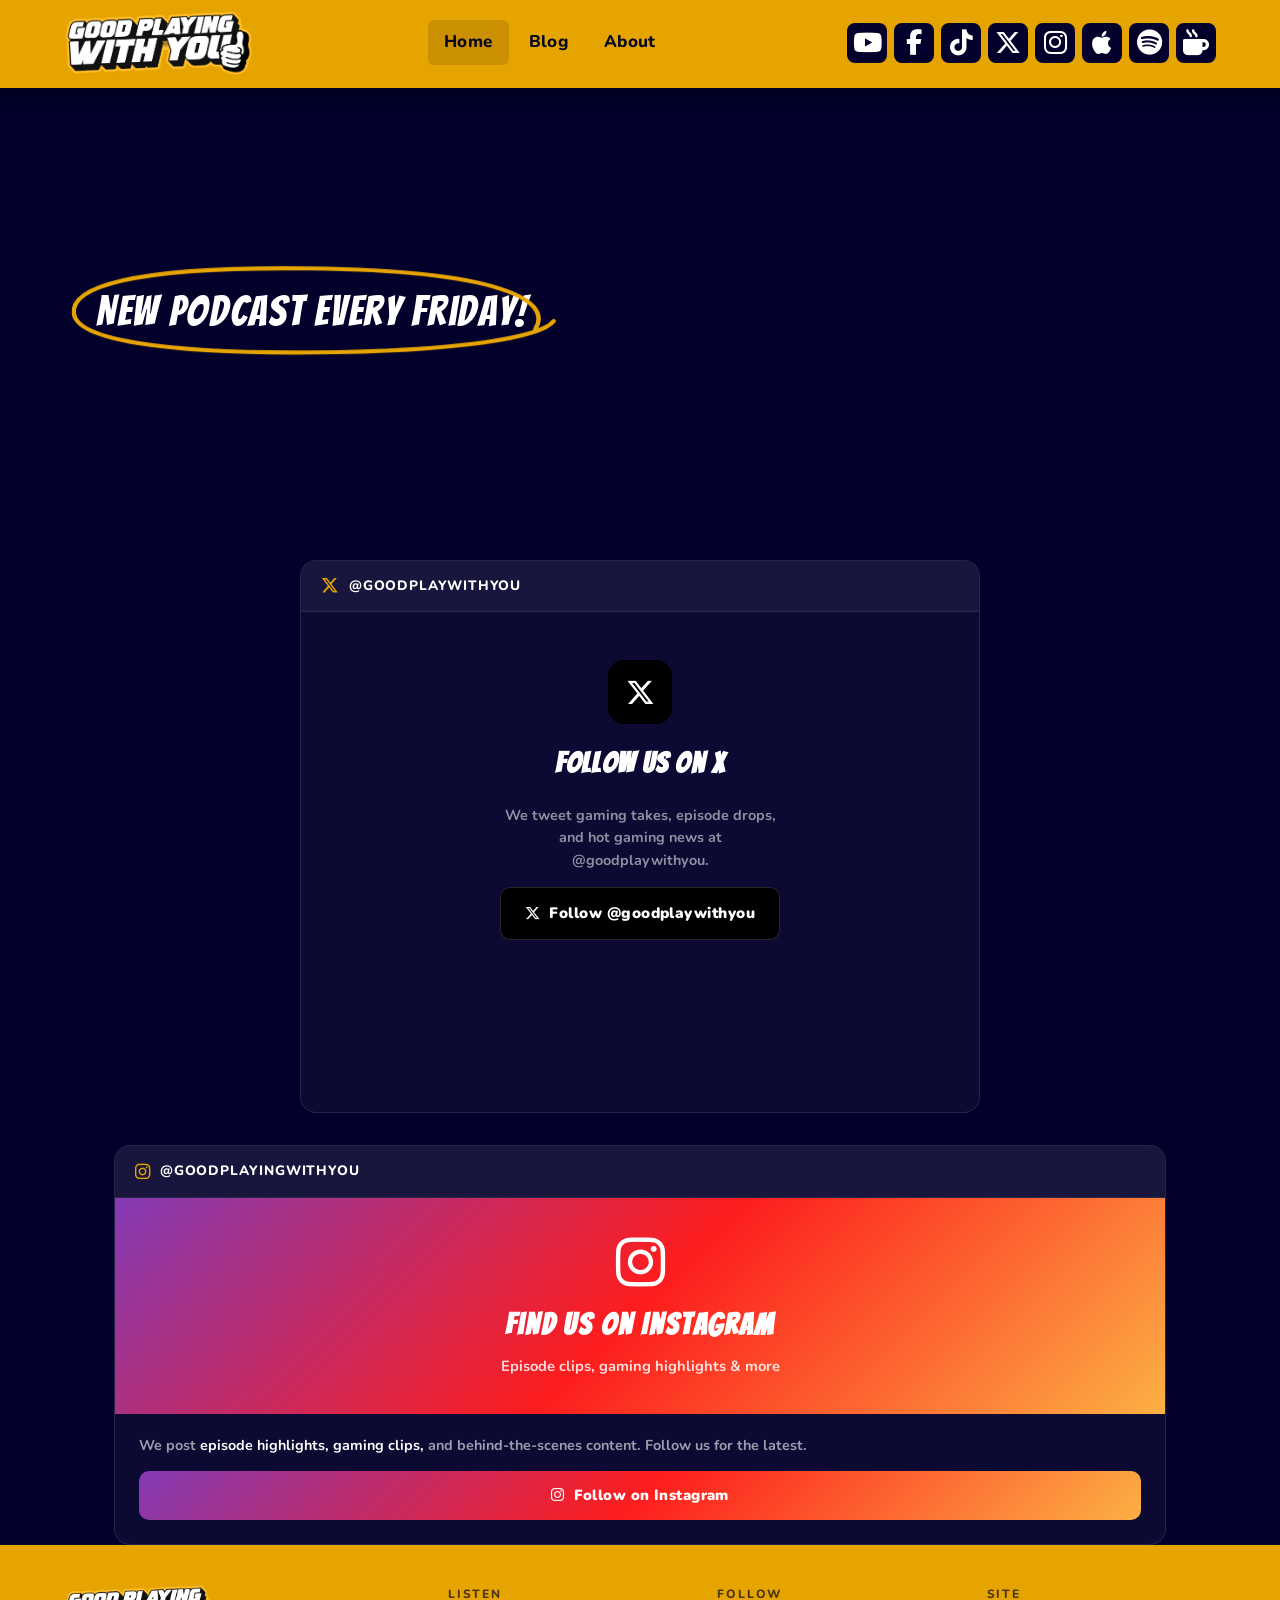
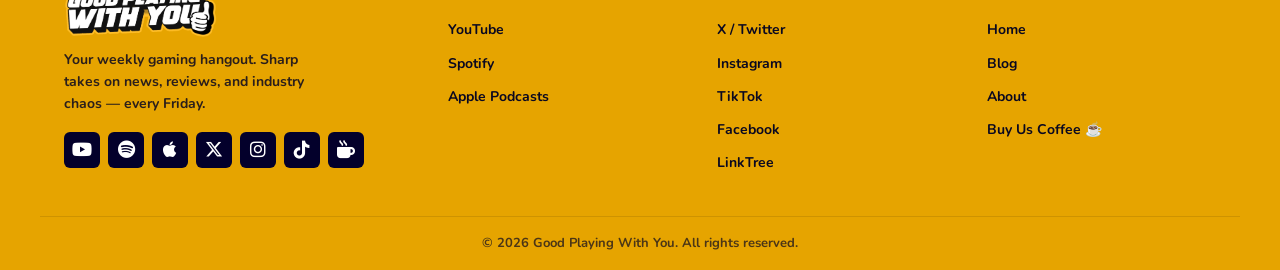
==== commit f69c4c4e: "Add files via upload" ====
--- a/index.html
+++ b/index.html
@@ -27,18 +27,31 @@
     .footer-inner,
     .footer-bottom { background: #e6a400 !important; }
 
-    /* ── Social Feeds layout ─────────────────────────────── */
+    /* ── Social Feeds — vertical stack ──────────────────── */
     .social-feeds {
       max-width: 1100px;
       margin: 0 auto;
-      padding: 48px 24px 64px;
-      display: grid;
-      grid-template-columns: 1fr 1fr;
+      padding: 32px 24px 0;
+      display: flex;
+      flex-direction: column;
       gap: 32px;
-      align-items: start;
-    }
+    }
+
+    /* X panel: cap width so it doesn't look lost at full width */
+    .x-panel {
+      max-width: 680px;
+      align-self: center;
+      width: 100%;
+    }
+
+    /* Instagram panel: full width — the star of the show */
+    .insta-panel {
+      width: 100%;
+    }
+
     @media (max-width: 768px) {
-      .social-feeds { grid-template-columns: 1fr; padding: 32px 16px 48px; }
+      .social-feeds { padding: 24px 16px 0; gap: 24px; }
+      .x-panel { max-width: 100%; }
     }
 
     /* ── Shared panel ────────────────────────────────────── */
@@ -148,75 +161,122 @@
     .x-loading i { animation: spin 1s linear infinite; }
 
     /* ══════════════════════════════════════════════════════
-       INSTAGRAM FEED (Behold JSON)
+       INSTAGRAM FEED — large portrait grid
        ══════════════════════════════════════════════════════ */
 
-    /* Grid of posts */
+    /* 3-col portrait grid — full panel width */
     .insta-grid {
       display: grid;
       grid-template-columns: repeat(3, 1fr);
-      gap: 3px;
-      background: #000;
-    }
-
+      gap: 6px;
+      background: rgba(0,0,0,0.5);
+      padding: 6px;
+    }
+    @media (max-width: 600px) {
+      .insta-grid { grid-template-columns: repeat(2, 1fr); gap: 4px; padding: 4px; }
+    }
+
+    /* Each tile: 9:16 portrait — matches Reel format */
     .insta-post {
       position: relative;
-      aspect-ratio: 1;
+      aspect-ratio: 9 / 16;
       overflow: hidden;
       cursor: pointer;
       display: block;
       background: rgba(255,255,255,0.06);
+      border-radius: 8px;
+      text-decoration: none;
     }
 
     .insta-post img {
       width: 100%;
       height: 100%;
       object-fit: cover;
+      object-position: center top;
       display: block;
-      transition: transform 0.35s ease;
-    }
-
-    .insta-post:hover img { transform: scale(1.06); }
-
-    /* Hover overlay with caption */
-    .insta-post-overlay {
+      transition: transform 0.4s ease;
+    }
+    .insta-post:hover img { transform: scale(1.04); }
+
+    /* Permanent gradient at bottom for caption legibility */
+    .insta-post::before {
+      content: '';
       position: absolute;
       inset: 0;
-      background: linear-gradient(to top, rgba(3,0,43,0.92) 0%, rgba(3,0,43,0.4) 60%, transparent 100%);
-      opacity: 0;
-      transition: opacity 0.3s ease;
+      background: linear-gradient(to top,
+        rgba(3,0,43,0.9) 0%,
+        rgba(3,0,43,0.2) 45%,
+        transparent 70%);
+      z-index: 1;
+      pointer-events: none;
+      border-radius: 8px;
+    }
+
+    /* Play button — always visible on video posts */
+    .insta-play-btn {
+      position: absolute;
+      top: 50%;
+      left: 50%;
+      transform: translate(-50%, -50%);
+      width: 54px;
+      height: 54px;
+      border-radius: 50%;
+      background: rgba(255,255,255,0.18);
+      backdrop-filter: blur(6px);
+      border: 2px solid rgba(255,255,255,0.55);
       display: flex;
-      flex-direction: column;
-      justify-content: flex-end;
-      padding: 10px;
-    }
-    .insta-post:hover .insta-post-overlay { opacity: 1; }
-
+      align-items: center;
+      justify-content: center;
+      z-index: 2;
+      transition: background 0.2s, border-color 0.2s, transform 0.2s;
+    }
+    .insta-play-btn i { color: #fff; font-size: 1.2rem; margin-left: 4px; }
+    .insta-post:hover .insta-play-btn {
+      background: rgba(230,164,0,0.85);
+      border-color: #e6a400;
+      transform: translate(-50%, -50%) scale(1.1);
+    }
+
+    /* Caption pinned to bottom */
     .insta-post-caption {
-      font-family: 'Nunito', sans-serif;
-      font-size: 0.72rem;
-      font-weight: 700;
+      position: absolute;
+      bottom: 0;
+      left: 0;
+      right: 0;
+      padding: 10px 14px 16px;
+      font-family: 'Nunito', sans-serif;
+      font-size: 0.82rem;
+      font-weight: 800;
       color: #fff;
-      line-height: 1.3;
+      line-height: 1.35;
       display: -webkit-box;
-      -webkit-line-clamp: 3;
+      -webkit-line-clamp: 2;
       -webkit-box-orient: vertical;
       overflow: hidden;
-    }
-
-    /* Reel / video badge */
-    .insta-post-type {
+      z-index: 2;
+    }
+
+    /* "Watch Reel" / "View Post" label on hover */
+    .insta-watch-label {
       position: absolute;
-      top: 7px;
-      right: 7px;
-      font-size: 0.7rem;
-      color: #fff;
-      text-shadow: 0 1px 4px rgba(0,0,0,0.7);
-    }
+      top: 12px;
+      left: 0; right: 0;
+      text-align: center;
+      font-family: 'Nunito', sans-serif;
+      font-size: 0.68rem;
+      font-weight: 900;
+      color: rgba(255,255,255,0.9);
+      letter-spacing: 0.09em;
+      text-transform: uppercase;
+      opacity: 0;
+      transition: opacity 0.25s;
+      z-index: 2;
+    }
+    .insta-post:hover .insta-watch-label { opacity: 1; }
 
     /* Follow bar below the grid */
     .insta-follow-bar {
-      padding: 14px 16px;
+      padding: 16px 20px;
       border-top: 1px solid rgba(255,255,255,0.08);
     }
     .btn-follow-insta {
@@ -492,7 +552,7 @@
   <div class="social-feeds">
 
     <!-- X / Twitter Timeline -->
-    <div class="feed-panel">
+    <div class="feed-panel x-panel">
       <div class="feed-panel-header">
         <i class="fa-brands fa-x-twitter"></i>
         <span>@goodplaywithyou</span>
@@ -506,7 +566,7 @@
     </div>
 
     <!-- Instagram Feed -->
-    <div class="feed-panel" id="instaPanel">
+    <div class="feed-panel insta-panel" id="instaPanel">
       <div class="feed-panel-header">
         <i class="fa-brands fa-instagram"></i>
         <span>@goodplayingwithyou</span>
@@ -591,7 +651,7 @@
 
     const BEHOLD_FEED_URL = 'https://feeds.behold.so/zXK2U4t1LAZt4LiDlWlB';
 
-    // 6 posts fills the 2-column portrait grid perfectly (3 rows)
+    // 6 posts = 3 columns × 2 rows — large, clear, impactful
     const INSTA_POST_COUNT = 6;
 
     const instaContent = document.getElementById('instaContent');
@@ -827,13 +887,13 @@
 
     // ══════════════════════════════════════════════════════════
     // X / TWITTER TIMELINE EMBED
-    // Uses official publish.x.com embed — no API key needed.
-    // Falls back to a follow card after 8 seconds if blocked.
+    // Uses twttr.widgets.createTimeline (programmatic API) —
+    // more reliable than the declarative anchor approach.
+    // Falls back to a follow card after 10s if blocked/throttled.
     // ══════════════════════════════════════════════════════════
 
     (function initXFeed() {
-      const wrap    = document.getElementById('xFeedWrap');
-      const loading = document.getElementById('xLoading');
+      const wrap = document.getElementById('xFeedWrap');
       if (!wrap) return;
 
       let settled = false;
@@ -856,45 +916,58 @@
           </div>`;
       }
 
-      // Inject the official timeline anchor
-      const anchor = document.createElement('a');
-      anchor.className        = 'twitter-timeline';
-      anchor.href             = 'https://twitter.com/goodplaywithyou';
-      anchor.dataset.theme    = 'dark';
-      anchor.dataset.chrome   = 'noheader nofooter noborders transparent';
-      anchor.dataset.tweetLimit = '6';
-      anchor.dataset.dnt      = 'true';
-      anchor.textContent      = 'Tweets by @goodplaywithyou';
-      wrap.appendChild(anchor);
-
-      // Load widgets.js dynamically
-      const script = document.createElement('script');
-      script.src   = 'https://platform.twitter.com/widgets.js';
-      script.async = true;
-      script.charset = 'utf-8';
-
-      script.onload = () => {
-        if (!window.twttr?.widgets) { showXFallback(); return; }
-
-        // Ask the widget to render the anchor we injected
-        window.twttr.widgets.load(wrap);
-
-        // twttr fires 'rendered' once the iframe appears
-        window.twttr.events.bind('rendered', widget => {
-          if (!settled) {
+      function renderTimeline() {
+        if (!window.twttr?.widgets?.createTimeline) {
+          showXFallback();
+          return;
+        }
+
+        // Clear the loading spinner, give twttr a clean target div
+        wrap.innerHTML = '<div id="xTimelineTarget"></div>';
+        const target = document.getElementById('xTimelineTarget');
+
+        // Watch for an iframe appearing — that means it worked
+        const observer = new MutationObserver(() => {
+          if (target.querySelector('iframe') && !settled) {
             settled = true;
-            if (loading) loading.remove();
+            observer.disconnect();
           }
         });
-      };
-
-      script.onerror = () => showXFallback();
+        observer.observe(target, { childList: true, subtree: true });
+
+        // Programmatic API — more reliable than the anchor approach
+        window.twttr.widgets.createTimeline(
+          { sourceType: 'profile', screenName: 'goodplaywithyou' },
+          target,
+          {
+            theme:       'dark',
+            chrome:      'noheader nofooter noborders transparent',
+            dnt:         true,
+            tweetLimit:  6
+          }
+        ).then(el => {
+          observer.disconnect();
+          if (el && !settled) {
+            settled = true;
+          } else if (!el && !settled) {
+            // Promise resolved but returned nothing = blocked
+            showXFallback();
+          }
+        }).catch(() => showXFallback());
+      }
+
+      // Load widgets.js dynamically
+      const script    = document.createElement('script');
+      script.src      = 'https://platform.twitter.com/widgets.js';
+      script.async    = true;
+      script.charset  = 'utf-8';
+      script.onload   = () => renderTimeline();
+      script.onerror  = () => showXFallback();
       document.head.appendChild(script);
 
-      // Hard timeout — if nothing renders in 8 seconds, show fallback
-      setTimeout(() => {
-        if (!settled) showXFallback();
-      }, 8000);
+      // Hard timeout — 10s covers slow connections;
+      // if X is actively blocking, nothing will load regardless
+      setTimeout(() => { if (!settled) showXFallback(); }, 10000);
     })();
 
     // ── Hamburger menu ────────────────────────────────────────
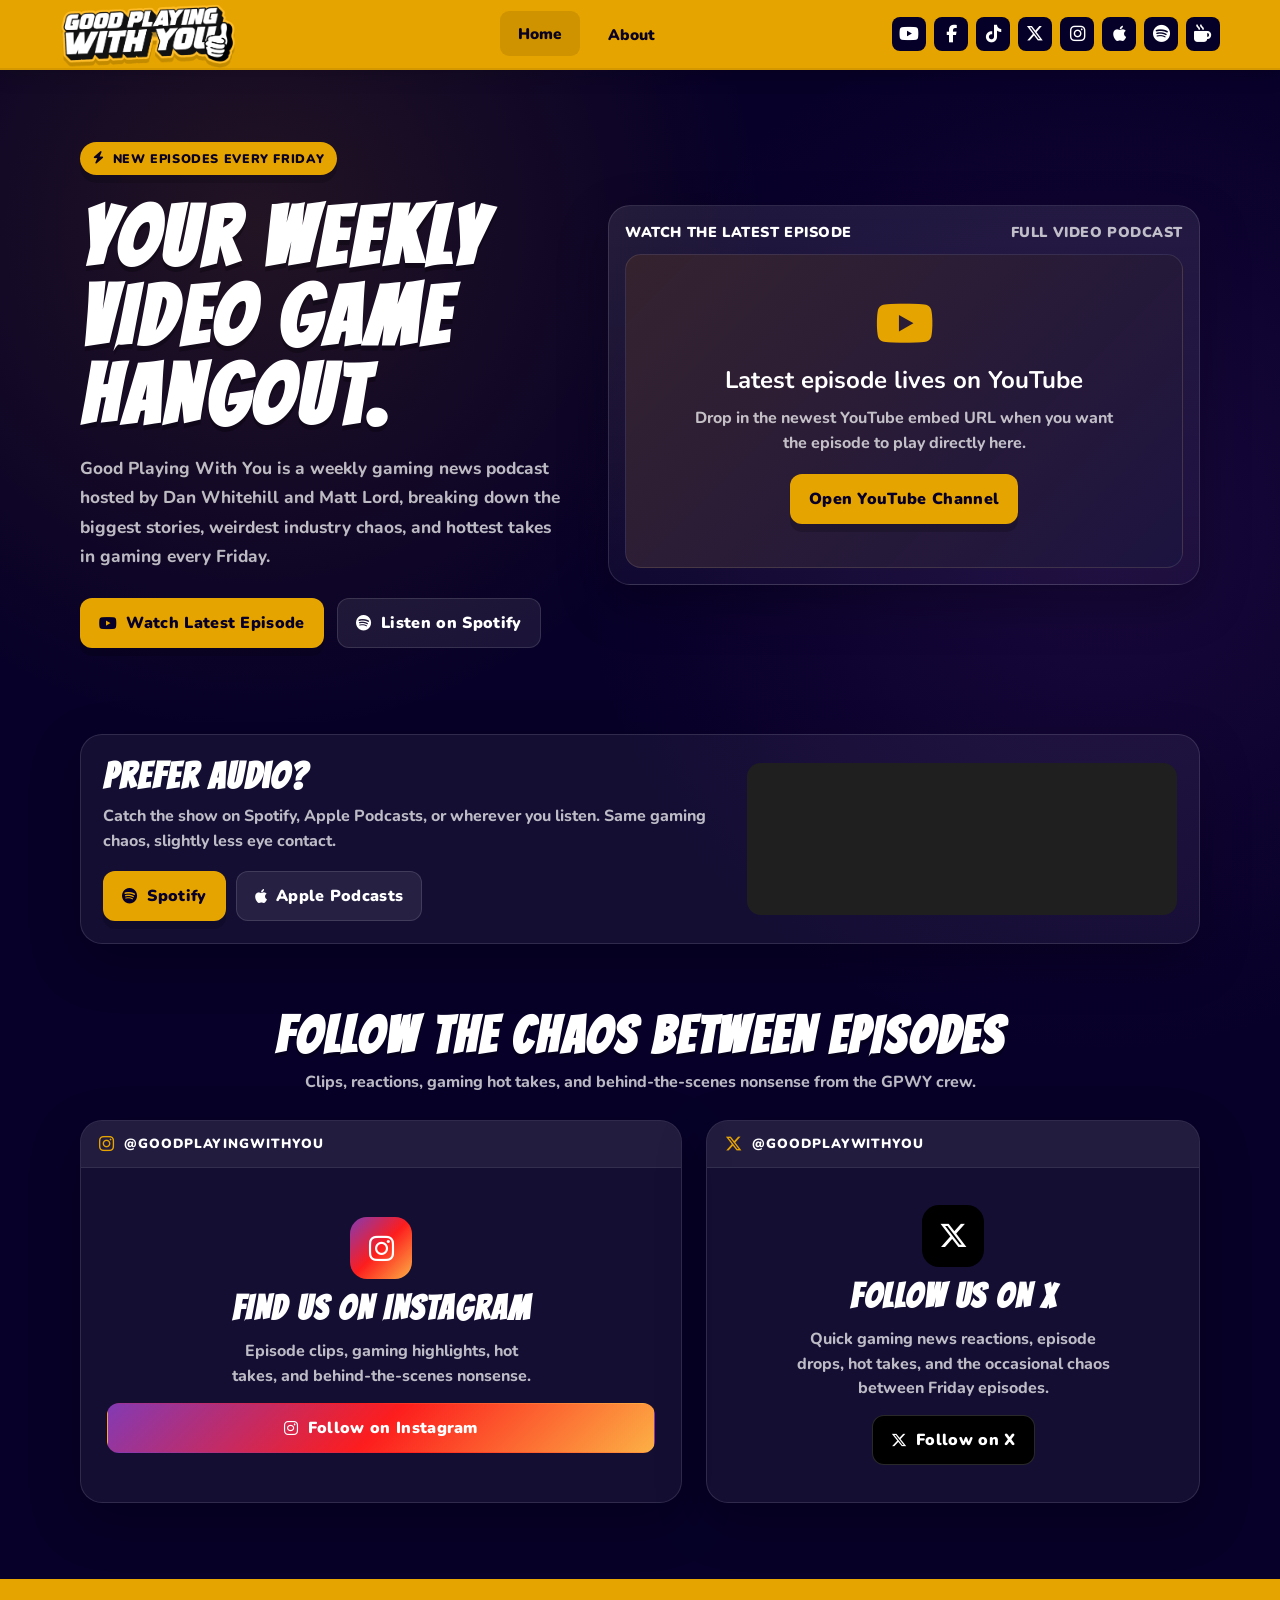
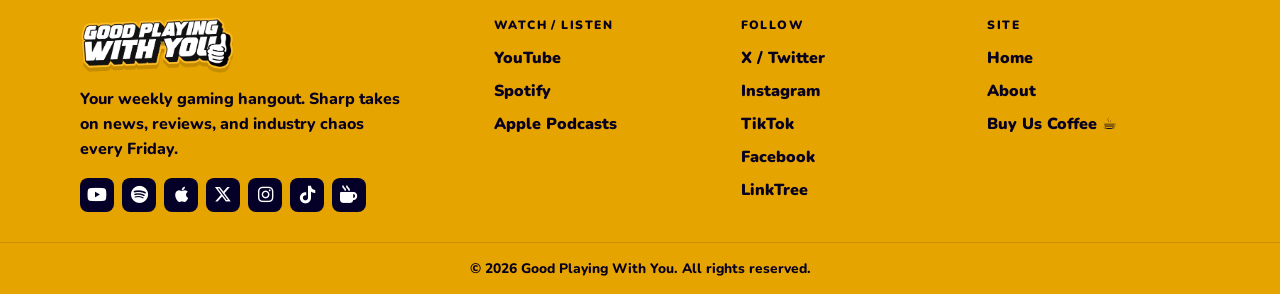
==== commit 89b83e9b: "Add files via upload" ====
--- a/index.html
+++ b/index.html
@@ -3,189 +3,476 @@
 <head>
   <meta charset="UTF-8" />
   <meta name="viewport" content="width=device-width, initial-scale=1.0" />
+
   <title>Good Playing With You — Weekly Gaming Podcast</title>
-  <meta name="description" content="Good Playing With You is your weekly gaming hangout. Dan Whitehill and Zach Kohler break down the biggest gaming news, reviews, and hot takes every Friday." />
-  <meta name="keywords" content="gaming podcast, video games, game reviews, gaming news, Xbox, PlayStation, Nintendo, GPWY, Dan Whitehill, Zach Kohler" />
+  <meta name="description" content="Good Playing With You is your weekly gaming hangout. Dan Whitehill and Matt Lord break down the biggest gaming news, reviews, and industry chaos every Friday." />
+  <meta name="keywords" content="gaming podcast, video game podcast, video game news, gaming news, game reviews, PlayStation, Xbox, Nintendo, YouTube gaming podcast, Spotify gaming podcast, Good Playing With You, Dan Whitehill, Matt Lord" />
+  <link rel="canonical" href="https://www.goodplayingwithyou.com" />
+
   <meta property="og:title" content="Good Playing With You — Weekly Gaming Podcast" />
-  <meta property="og:description" content="Your weekly gaming hangout. Sharp takes on gaming news, reviews, leaks, and industry chaos." />
+  <meta property="og:description" content="Your weekly gaming hangout. Sharp takes on gaming news, reviews, leaks, and industry chaos every Friday." />
   <meta property="og:type" content="website" />
   <meta property="og:url" content="https://www.goodplayingwithyou.com" />
   <meta name="twitter:card" content="summary_large_image" />
-  <link rel="canonical" href="https://www.goodplayingwithyou.com" />
+
   <link rel="preconnect" href="https://fonts.googleapis.com">
-  <link href="https://fonts.googleapis.com/css2?family=Bangers&family=Nunito:wght@400;600;700;800&display=swap" rel="stylesheet">
+  <link rel="preconnect" href="https://fonts.gstatic.com" crossorigin>
+  <link href="https://fonts.googleapis.com/css2?family=Bangers&family=Nunito:wght@400;600;700;800;900&display=swap" rel="stylesheet">
   <link rel="stylesheet" href="https://cdnjs.cloudflare.com/ajax/libs/font-awesome/6.5.0/css/all.min.css" />
-  <link rel="stylesheet" href="style.css" />
 
   <style>
-    /* ── Spotify player — big version ───────────────────── */
-    .spotify-player iframe { height: 352px !important; }
-
-    /* ── Footer fix ─────────────────────────────────────── */
-    .footer-divider { display: none !important; }
-    .site-footer,
-    .footer-inner,
-    .footer-bottom { background: #e6a400 !important; }
-
-    /* ── Social Feeds — vertical stack ──────────────────── */
-    .social-feeds {
-      max-width: 1100px;
+    :root {
+      --navy: #070028;
+      --navy-2: #11093d;
+      --gold: #e6a400;
+      --gold-dark: #c98e00;
+      --white: #ffffff;
+      --muted: rgba(255,255,255,0.72);
+      --muted-2: rgba(255,255,255,0.52);
+      --card: rgba(255,255,255,0.055);
+      --card-2: rgba(255,255,255,0.08);
+      --line: rgba(255,255,255,0.12);
+      --shadow: 0 18px 50px rgba(0,0,0,0.26);
+      --radius: 22px;
+      --container: 1120px;
+    }
+
+    * { box-sizing: border-box; }
+
+    html { scroll-behavior: smooth; }
+
+    body {
+      margin: 0;
+      background:
+        radial-gradient(circle at 20% 12%, rgba(230,164,0,0.12), transparent 26%),
+        radial-gradient(circle at 86% 28%, rgba(131,58,180,0.14), transparent 30%),
+        var(--navy);
+      color: var(--white);
+      font-family: 'Nunito', system-ui, -apple-system, BlinkMacSystemFont, "Segoe UI", sans-serif;
+      min-height: 100vh;
+    }
+
+    a { color: inherit; }
+
+    img { max-width: 100%; }
+
+    .container {
+      width: min(var(--container), calc(100% - 40px));
       margin: 0 auto;
-      padding: 32px 24px 0;
+    }
+
+    /* HEADER */
+    .site-header {
+      position: sticky;
+      top: 0;
+      z-index: 100;
+      background: var(--gold);
+      border-bottom: 2px solid rgba(0,0,0,0.08);
+      box-shadow: 0 6px 18px rgba(0,0,0,0.16);
+    }
+
+    .header-inner {
+      width: min(1160px, calc(100% - 36px));
+      margin: 0 auto;
+      min-height: 68px;
+      display: grid;
+      grid-template-columns: 220px 1fr auto;
+      align-items: center;
+      gap: 18px;
+    }
+
+    .site-logo {
+      display: inline-flex;
+      align-items: center;
+      text-decoration: none;
+    }
+
+    .site-logo img {
+      width: 176px;
+      height: auto;
+      display: block;
+      filter: drop-shadow(0 4px 0 rgba(0,0,0,0.15));
+    }
+
+    .header-nav {
       display: flex;
-      flex-direction: column;
-      gap: 32px;
-    }
-
-    /* X panel: cap width so it doesn't look lost at full width */
-    .x-panel {
-      max-width: 680px;
-      align-self: center;
-      width: 100%;
-    }
-
-    /* Instagram panel: full width — the star of the show */
-    .insta-panel {
-      width: 100%;
-    }
-
-    @media (max-width: 768px) {
-      .social-feeds { padding: 24px 16px 0; gap: 24px; }
-      .x-panel { max-width: 100%; }
-    }
-
-    /* ── Shared panel ────────────────────────────────────── */
-    .feed-panel {
-      background: rgba(255,255,255,0.04);
-      border: 1px solid rgba(255,255,255,0.1);
+      align-items: center;
+      justify-content: center;
+      gap: 10px;
+    }
+
+    .header-nav a {
+      text-decoration: none;
+      color: #090220;
+      font-weight: 900;
+      font-size: 0.96rem;
+      padding: 12px 18px;
+      border-radius: 9px;
+      transition: background 0.2s ease, transform 0.15s ease;
+    }
+
+    .header-nav a:hover,
+    .header-nav a.active {
+      background: rgba(0,0,0,0.1);
+      transform: translateY(-1px);
+    }
+
+    .header-social,
+    .footer-social {
+      display: flex;
+      align-items: center;
+      gap: 8px;
+      flex-wrap: wrap;
+      justify-content: flex-end;
+    }
+
+    .social-icon,
+    .footer-social-icon {
+      width: 34px;
+      height: 34px;
+      border-radius: 8px;
+      background: #050028;
+      color: #fff;
+      text-decoration: none;
+      display: inline-flex;
+      align-items: center;
+      justify-content: center;
+      font-size: 1.1rem;
+      transition: transform 0.15s ease, background 0.2s ease;
+    }
+
+    .social-icon:hover,
+    .footer-social-icon:hover {
+      transform: translateY(-2px);
+      background: #17104b;
+    }
+
+    .hamburger {
+      display: none;
+      width: 42px;
+      height: 42px;
+      border: 0;
+      border-radius: 10px;
+      background: rgba(0,0,0,0.12);
+      padding: 10px;
+      cursor: pointer;
+    }
+
+    .hamburger span {
+      display: block;
+      height: 3px;
+      background: #090220;
+      border-radius: 99px;
+      margin: 5px 0;
+    }
+
+    .mobile-nav {
+      display: none;
+      background: var(--gold);
+      border-top: 1px solid rgba(0,0,0,0.1);
+      padding: 10px 20px 18px;
+      text-align: center;
+    }
+
+    .mobile-nav a {
+      display: block;
+      color: #090220;
+      font-weight: 900;
+      text-decoration: none;
+      padding: 12px;
+      border-radius: 8px;
+    }
+
+    .mobile-nav a:hover { background: rgba(0,0,0,0.1); }
+
+    /* HERO */
+    .hero {
+      padding: 72px 0 52px;
+    }
+
+    .hero-grid {
+      display: grid;
+      grid-template-columns: minmax(0, 0.9fr) minmax(420px, 1.1fr);
+      gap: 44px;
+      align-items: center;
+    }
+
+    .eyebrow {
+      display: inline-flex;
+      align-items: center;
+      gap: 8px;
+      color: #090220;
+      background: var(--gold);
+      font-weight: 1000;
+      letter-spacing: 0.05em;
+      text-transform: uppercase;
+      font-size: 0.78rem;
+      border-radius: 999px;
+      padding: 8px 13px;
+      box-shadow: 0 8px 0 rgba(0,0,0,0.16);
+    }
+
+    .hero h1,
+    .section-title,
+    .card-title,
+    .fallback-title {
+      font-family: 'Bangers', Impact, fantasy;
+      letter-spacing: 0.055em;
+      line-height: 0.95;
+      text-transform: uppercase;
+    }
+
+    .hero h1 {
+      font-size: clamp(3.1rem, 6.5vw, 6.25rem);
+      margin: 24px 0 18px;
+      text-shadow: 0 5px 0 rgba(0,0,0,0.28);
+    }
+
+    .hero-copy {
+      color: var(--muted);
+      font-size: 1.08rem;
+      font-weight: 750;
+      line-height: 1.7;
+      max-width: 560px;
+      margin: 0 0 26px;
+    }
+
+    .button-row {
+      display: flex;
+      flex-wrap: wrap;
+      gap: 13px;
+      align-items: center;
+    }
+
+    .btn {
+      display: inline-flex;
+      align-items: center;
+      justify-content: center;
+      gap: 9px;
+      min-height: 48px;
+      padding: 13px 18px;
+      border-radius: 12px;
+      font-weight: 1000;
+      text-decoration: none;
+      letter-spacing: 0.02em;
+      transition: transform 0.15s ease, opacity 0.2s ease, background 0.2s ease;
+      border: 1px solid transparent;
+    }
+
+    .btn:hover { transform: translateY(-2px); }
+
+    .btn-primary {
+      background: var(--gold);
+      color: #070028;
+      box-shadow: 0 8px 0 rgba(0,0,0,0.18);
+    }
+
+    .btn-secondary {
+      background: rgba(255,255,255,0.08);
+      border-color: var(--line);
+      color: #fff;
+    }
+
+    .hero-media {
+      background: linear-gradient(180deg, rgba(255,255,255,0.09), rgba(255,255,255,0.035));
+      border: 1px solid var(--line);
+      border-radius: var(--radius);
+      padding: 16px;
+      box-shadow: var(--shadow);
+    }
+
+    .media-label {
+      display: flex;
+      justify-content: space-between;
+      gap: 16px;
+      align-items: center;
+      margin-bottom: 12px;
+      color: var(--muted);
+      font-size: 0.9rem;
+      font-weight: 900;
+      letter-spacing: 0.04em;
+      text-transform: uppercase;
+    }
+
+    .media-label span:first-child {
+      color: #fff;
+    }
+
+    .youtube-frame {
+      aspect-ratio: 16 / 9;
       border-radius: 16px;
       overflow: hidden;
-    }
+      background:
+        linear-gradient(135deg, rgba(230,164,0,0.16), rgba(255,255,255,0.04)),
+        #130a38;
+      position: relative;
+      border: 1px solid rgba(255,255,255,0.1);
+    }
+
+    .youtube-frame iframe {
+      width: 100%;
+      height: 100%;
+      border: 0;
+      display: block;
+    }
+
+    .youtube-placeholder {
+      position: absolute;
+      inset: 0;
+      display: flex;
+      align-items: center;
+      justify-content: center;
+      text-align: center;
+      padding: 28px;
+    }
+
+    .youtube-placeholder-inner {
+      max-width: 420px;
+    }
+
+    .youtube-placeholder i {
+      font-size: 3.25rem;
+      color: var(--gold);
+      margin-bottom: 14px;
+    }
+
+    .youtube-placeholder h2 {
+      margin: 0 0 10px;
+      font-size: 1.5rem;
+    }
+
+    .youtube-placeholder p {
+      margin: 0 0 18px;
+      color: var(--muted);
+      line-height: 1.55;
+      font-weight: 750;
+    }
+
+    /* SECTIONS */
+    .section {
+      padding: 34px 0;
+    }
+
+    .section-head {
+      text-align: center;
+      max-width: 760px;
+      margin: 0 auto 24px;
+    }
+
+    .section-title {
+      font-size: clamp(2.1rem, 4vw, 3.2rem);
+      margin: 0 0 10px;
+      text-shadow: 0 4px 0 rgba(0,0,0,0.24);
+    }
+
+    .section-copy {
+      margin: 0 auto;
+      color: var(--muted);
+      font-weight: 760;
+      font-size: 1rem;
+      line-height: 1.6;
+    }
+
+    /* AUDIO */
+    .audio-card {
+      background: var(--card);
+      border: 1px solid var(--line);
+      border-radius: var(--radius);
+      padding: 22px;
+      display: grid;
+      grid-template-columns: 1fr minmax(260px, 430px);
+      gap: 22px;
+      align-items: center;
+      box-shadow: var(--shadow);
+    }
+
+    .audio-card h2 {
+      margin: 0 0 8px;
+      font-family: 'Bangers', Impact, fantasy;
+      letter-spacing: 0.05em;
+      font-size: 2.3rem;
+    }
+
+    .audio-card p {
+      margin: 0;
+      color: var(--muted);
+      font-weight: 760;
+      line-height: 1.6;
+    }
+
+    .listen-buttons {
+      display: flex;
+      gap: 10px;
+      flex-wrap: wrap;
+      margin-top: 16px;
+    }
+
+    .spotify-compact iframe {
+      width: 100%;
+      height: 152px;
+      border: 0;
+      border-radius: 14px;
+      display: block;
+      background: #1f1f1f;
+    }
+
+    /* SOCIAL */
+    .social-grid {
+      display: grid;
+      grid-template-columns: minmax(0, 1fr) minmax(320px, 0.82fr);
+      gap: 24px;
+      align-items: stretch;
+    }
+
+    .feed-panel {
+      background: var(--card);
+      border: 1px solid var(--line);
+      border-radius: var(--radius);
+      overflow: hidden;
+      box-shadow: var(--shadow);
+      min-width: 0;
+    }
+
     .feed-panel-header {
       display: flex;
       align-items: center;
       gap: 10px;
-      padding: 14px 20px;
-      background: rgba(255,255,255,0.05);
+      padding: 14px 18px;
+      background: rgba(255,255,255,0.06);
       border-bottom: 1px solid rgba(255,255,255,0.08);
     }
-    .feed-panel-header i { font-size: 1.1rem; color: #e6a400; }
+
+    .feed-panel-header i {
+      font-size: 1.08rem;
+      color: var(--gold);
+    }
+
     .feed-panel-header span {
-      font-family: 'Nunito', sans-serif;
-      font-weight: 800;
-      font-size: 0.85rem;
-      letter-spacing: 0.06em;
+      font-weight: 1000;
+      font-size: 0.83rem;
+      letter-spacing: 0.07em;
       text-transform: uppercase;
-      color: #fff;
-    }
-
-    /* ── X / Twitter ─────────────────────────────────────── */
-    .twitter-feed-wrap {
-      min-height: 500px;
-      max-height: 580px;
-      overflow: hidden;
-      position: relative;
-    }
-
-    /* The actual embedded timeline iframe */
-    .twitter-feed-wrap iframe { border-radius: 0; }
-
-    /* Fallback card — shown if embed times out */
-    .x-fallback {
-      display: none;
-      flex-direction: column;
-      align-items: center;
-      text-align: center;
-      padding: 48px 24px;
-      gap: 16px;
-    }
-    .x-fallback.visible { display: flex; }
-    .x-fallback-icon {
-      width: 64px;
-      height: 64px;
-      background: #000;
-      border-radius: 16px;
-      display: flex;
-      align-items: center;
-      justify-content: center;
-      font-size: 1.8rem;
-      color: #fff;
-      flex-shrink: 0;
-    }
-    .x-fallback h3 {
-      font-family: 'Bangers', cursive;
-      font-size: 1.8rem;
-      letter-spacing: 0.04em;
-      color: #fff;
-      margin: 0;
-    }
-    .x-fallback p {
-      font-family: 'Nunito', sans-serif;
-      font-size: 0.9rem;
-      font-weight: 700;
-      color: rgba(255,255,255,0.55);
-      line-height: 1.55;
-      max-width: 280px;
-      margin: 0;
-    }
-    .btn-follow-x {
-      display: inline-flex;
-      align-items: center;
-      gap: 9px;
-      padding: 13px 24px;
-      border-radius: 10px;
-      background: #000;
-      color: #fff;
-      font-family: 'Nunito', sans-serif;
-      font-weight: 900;
-      font-size: 0.95rem;
-      letter-spacing: 0.03em;
-      text-decoration: none;
-      border: 1px solid rgba(255,255,255,0.15);
-      transition: background 0.2s, transform 0.15s;
-    }
-    .btn-follow-x:hover { background: #1a1a1a; transform: translateY(-1px); }
-
-    /* Loading state */
-    .x-loading {
-      display: flex;
-      align-items: center;
-      justify-content: center;
-      gap: 10px;
-      padding: 40px 20px;
-      font-family: 'Nunito', sans-serif;
-      font-size: 0.88rem;
-      font-weight: 700;
-      color: rgba(255,255,255,0.35);
-    }
-    .x-loading i { animation: spin 1s linear infinite; }
-
-    /* ══════════════════════════════════════════════════════
-       INSTAGRAM FEED — large portrait grid
-       ══════════════════════════════════════════════════════ */
-
-    /* 3-col portrait grid — full panel width */
+    }
+
     .insta-grid {
       display: grid;
-      grid-template-columns: repeat(3, 1fr);
+      grid-template-columns: repeat(2, 1fr);
       gap: 6px;
-      background: rgba(0,0,0,0.5);
-      padding: 6px;
-    }
-    @media (max-width: 600px) {
-      .insta-grid { grid-template-columns: repeat(2, 1fr); gap: 4px; padding: 4px; }
-    }
-
-    /* Each tile: 9:16 portrait — matches Reel format */
+      padding: 8px;
+      background: rgba(0,0,0,0.38);
+      max-height: 620px;
+      overflow: hidden;
+    }
+
     .insta-post {
       position: relative;
-      aspect-ratio: 9 / 16;
+      aspect-ratio: 4 / 5;
+      display: block;
       overflow: hidden;
-      cursor: pointer;
-      display: block;
+      border-radius: 12px;
+      text-decoration: none;
       background: rgba(255,255,255,0.06);
-      border-radius: 8px;
-      text-decoration: none;
+      border: 1px solid rgba(255,255,255,0.06);
     }
 
     .insta-post img {
@@ -194,268 +481,218 @@
       object-fit: cover;
       object-position: center top;
       display: block;
-      transition: transform 0.4s ease;
-    }
+      transition: transform 0.35s ease;
+    }
+
     .insta-post:hover img { transform: scale(1.04); }
 
-    /* Permanent gradient at bottom for caption legibility */
     .insta-post::before {
-      content: '';
+      content: "";
       position: absolute;
       inset: 0;
-      background: linear-gradient(to top,
-        rgba(3,0,43,0.9) 0%,
-        rgba(3,0,43,0.2) 45%,
-        transparent 70%);
+      background: linear-gradient(to top, rgba(3,0,43,0.84), rgba(3,0,43,0.18) 48%, transparent 72%);
       z-index: 1;
       pointer-events: none;
-      border-radius: 8px;
-    }
-
-    /* Play button — always visible on video posts */
-    .insta-play-btn {
-      position: absolute;
-      top: 50%;
-      left: 50%;
-      transform: translate(-50%, -50%);
-      width: 54px;
-      height: 54px;
-      border-radius: 50%;
-      background: rgba(255,255,255,0.18);
-      backdrop-filter: blur(6px);
-      border: 2px solid rgba(255,255,255,0.55);
-      display: flex;
-      align-items: center;
-      justify-content: center;
-      z-index: 2;
-      transition: background 0.2s, border-color 0.2s, transform 0.2s;
-    }
-    .insta-play-btn i { color: #fff; font-size: 1.2rem; margin-left: 4px; }
-    .insta-post:hover .insta-play-btn {
-      background: rgba(230,164,0,0.85);
-      border-color: #e6a400;
-      transform: translate(-50%, -50%) scale(1.1);
-    }
-
-    /* Caption pinned to bottom */
+    }
+
     .insta-post-caption {
       position: absolute;
-      bottom: 0;
       left: 0;
       right: 0;
-      padding: 10px 14px 16px;
-      font-family: 'Nunito', sans-serif;
-      font-size: 0.82rem;
-      font-weight: 800;
+      bottom: 0;
+      z-index: 2;
+      padding: 12px;
       color: #fff;
-      line-height: 1.35;
+      font-weight: 900;
+      font-size: 0.78rem;
+      line-height: 1.28;
+      margin: 0;
       display: -webkit-box;
       -webkit-line-clamp: 2;
       -webkit-box-orient: vertical;
       overflow: hidden;
-      z-index: 2;
-    }
-
-    /* "Watch Reel" / "View Post" label on hover */
-    .insta-watch-label {
+    }
+
+    .insta-play-btn {
       position: absolute;
-      top: 12px;
-      left: 0; right: 0;
-      text-align: center;
-      font-family: 'Nunito', sans-serif;
-      font-size: 0.68rem;
-      font-weight: 900;
-      color: rgba(255,255,255,0.9);
-      letter-spacing: 0.09em;
-      text-transform: uppercase;
-      opacity: 0;
-      transition: opacity 0.25s;
-      z-index: 2;
-    }
-    .insta-post:hover .insta-watch-label { opacity: 1; }
-
-    /* Follow bar below the grid */
-    .insta-follow-bar {
-      padding: 16px 20px;
+      z-index: 3;
+      left: 50%;
+      top: 50%;
+      transform: translate(-50%, -50%);
+      width: 48px;
+      height: 48px;
+      border-radius: 50%;
+      background: rgba(255,255,255,0.18);
+      border: 2px solid rgba(255,255,255,0.6);
+      backdrop-filter: blur(6px);
+      display: inline-flex;
+      align-items: center;
+      justify-content: center;
+      color: #fff;
+      transition: background 0.2s ease, transform 0.2s ease;
+    }
+
+    .insta-post:hover .insta-play-btn {
+      background: rgba(230,164,0,0.86);
+      transform: translate(-50%, -50%) scale(1.08);
+    }
+
+    .insta-play-btn i { margin-left: 3px; }
+
+    .follow-bar {
+      padding: 16px;
       border-top: 1px solid rgba(255,255,255,0.08);
     }
+
     .btn-follow-insta {
-      display: flex;
-      align-items: center;
-      justify-content: center;
-      gap: 9px;
-      padding: 12px 20px;
-      border-radius: 10px;
+      width: 100%;
       background: linear-gradient(135deg, #833ab4, #fd1d1d, #fcb045);
       color: #fff;
-      font-family: 'Nunito', sans-serif;
-      font-weight: 900;
-      font-size: 0.92rem;
-      letter-spacing: 0.03em;
-      text-decoration: none;
-      transition: opacity 0.2s, transform 0.15s;
-    }
-    .btn-follow-insta:hover { opacity: 0.85; transform: translateY(-1px); }
-
-    /* ── Loading skeleton ─────────────────────────────────── */
+    }
+
     .insta-loading {
       display: grid;
-      grid-template-columns: repeat(3, 1fr);
-      gap: 3px;
-      background: #000;
-    }
+      grid-template-columns: repeat(2, 1fr);
+      gap: 6px;
+      padding: 8px;
+      background: rgba(0,0,0,0.38);
+    }
+
     .insta-skeleton {
-      aspect-ratio: 1;
-      background: rgba(255,255,255,0.06);
-      animation: shimmer 1.4s infinite;
-    }
+      aspect-ratio: 4 / 5;
+      border-radius: 12px;
+      background: rgba(255,255,255,0.08);
+      animation: shimmer 1.4s infinite ease-in-out;
+    }
+
     @keyframes shimmer {
-      0%, 100% { opacity: 0.4; }
-      50%       { opacity: 0.9; }
-    }
-
-    /* ── Error / no-config state ──────────────────────────── */
-    .insta-error {
-      padding: 32px 24px;
-      text-align: center;
-      font-family: 'Nunito', sans-serif;
-    }
-    .insta-error i {
-      font-size: 2rem;
-      color: rgba(255,255,255,0.2);
-      margin-bottom: 10px;
-      display: block;
-    }
-    .insta-error p {
-      font-size: 0.88rem;
-      color: rgba(255,255,255,0.45);
-      line-height: 1.5;
-      font-weight: 700;
-    }
-
-    /* ── Fallback CTA (shown only when feed fails) ─────────── */
-    .insta-fallback { display: none; }
-    .insta-fallback.visible { display: block; }
-
-    .insta-gradient {
-      background: linear-gradient(135deg, #833ab4 0%, #fd1d1d 50%, #fcb045 100%);
-      padding: 36px 24px;
-      text-align: center;
-    }
-    .insta-gradient i {
-      font-size: 3.5rem;
-      color: #fff;
-      margin-bottom: 10px;
-      display: block;
-    }
-    .insta-gradient h3 {
-      font-family: 'Bangers', cursive;
-      font-size: 1.9rem;
-      letter-spacing: 0.06em;
-      color: #fff;
-      margin-bottom: 4px;
-    }
-    .insta-gradient p {
-      color: rgba(255,255,255,0.85);
-      font-family: 'Nunito', sans-serif;
-      font-size: 0.92rem;
-      font-weight: 700;
-    }
-    .insta-fallback-body {
-      padding: 20px 24px 24px;
+      0%, 100% { opacity: 0.42; }
+      50% { opacity: 0.88; }
+    }
+
+    .social-fallback,
+    .x-fallback {
+      min-height: 334px;
+      padding: 36px 26px;
       display: flex;
       flex-direction: column;
+      justify-content: center;
+      align-items: center;
+      text-align: center;
       gap: 14px;
     }
-    .insta-fallback-body p {
-      font-family: 'Nunito', sans-serif;
-      color: rgba(255,255,255,0.6);
-      font-size: 0.9rem;
-      line-height: 1.6;
-      font-weight: 700;
-    }
-    .insta-fallback-body p strong { color: #fff; }
-
-    /* ══════════════════════════════════════════════════════
-       MODAL / LIGHTBOX
-       ══════════════════════════════════════════════════════ */
+
+    .fallback-icon {
+      width: 62px;
+      height: 62px;
+      border-radius: 17px;
+      background: #000;
+      display: inline-flex;
+      align-items: center;
+      justify-content: center;
+      font-size: 1.8rem;
+      color: #fff;
+    }
+
+    .instagram-icon-bg {
+      background: linear-gradient(135deg, #833ab4, #fd1d1d, #fcb045);
+    }
+
+    .fallback-title {
+      margin: 0;
+      font-size: 2.1rem;
+    }
+
+    .social-fallback p,
+    .x-fallback p {
+      color: var(--muted);
+      font-weight: 760;
+      line-height: 1.55;
+      margin: 0;
+      max-width: 320px;
+    }
+
+    .btn-follow-x {
+      background: #000;
+      color: #fff;
+      border: 1px solid rgba(255,255,255,0.16);
+    }
+
+    .x-panel {
+      display: flex;
+      flex-direction: column;
+      min-height: 100%;
+    }
+
+    .twitter-feed-wrap {
+      min-height: 334px;
+      max-height: 460px;
+      overflow: hidden;
+      position: relative;
+      flex: 1;
+    }
+
+    .twitter-feed-wrap iframe {
+      width: 100% !important;
+      max-height: 460px !important;
+    }
+
+    .x-loading {
+      min-height: 334px;
+      display: flex;
+      justify-content: center;
+      align-items: center;
+      gap: 10px;
+      color: var(--muted-2);
+      font-weight: 800;
+      font-size: 0.92rem;
+    }
+
+    .x-loading i { animation: spin 1s linear infinite; }
+
+    @keyframes spin { to { transform: rotate(360deg); } }
+
+    /* MODAL */
     .modal-backdrop {
       position: fixed;
       inset: 0;
-      background: rgba(3,0,43,0.93);
       z-index: 1000;
+      background: rgba(3,0,43,0.94);
       display: flex;
       align-items: center;
       justify-content: center;
       padding: 20px;
-      animation: modalFadeIn 0.2s ease;
-    }
-    @keyframes modalFadeIn {
-      from { opacity: 0; }
-      to   { opacity: 1; }
-    }
+    }
+
     .modal-inner {
       position: relative;
       width: 100%;
-      max-width: 480px;
-      animation: modalSlideUp 0.25s ease;
-    }
-    @keyframes modalSlideUp {
-      from { transform: translateY(16px); opacity: 0; }
-      to   { transform: translateY(0);    opacity: 1; }
-    }
+      max-width: 500px;
+    }
+
     .modal-close {
       position: absolute;
-      top: -46px;
+      top: -48px;
       right: 0;
-      background: none;
-      border: none;
+      background: transparent;
+      border: 0;
       color: #fff;
-      font-size: 2rem;
+      font-size: 2.4rem;
       line-height: 1;
       cursor: pointer;
-      padding: 8px;
       opacity: 0.75;
-      transition: opacity 0.2s, transform 0.2s;
-      z-index: 10;
-    }
-    .modal-close:hover { opacity: 1; transform: scale(1.15); }
-
-    /* Video embed wrapper */
+    }
+
+    .modal-close:hover { opacity: 1; }
+
+    .modal-img-wrap,
     .modal-embed {
-      border-radius: 14px;
-      overflow: hidden;
-      background: #fff;
-      min-height: 300px;
-      display: flex;
-      align-items: center;
-      justify-content: center;
-    }
-    .modal-embed .instagram-media {
-      margin: 0 !important;
-      min-width: 100% !important;
-    }
-    .modal-loading {
-      display: flex;
-      flex-direction: column;
-      align-items: center;
-      gap: 12px;
-      padding: 60px 20px;
-      color: rgba(255,255,255,0.5);
-      font-family: 'Nunito', sans-serif;
-      font-size: 0.9rem;
-      font-weight: 700;
-    }
-    .modal-loading i { font-size: 1.8rem; animation: spin 1s linear infinite; }
-    @keyframes spin { to { transform: rotate(360deg); } }
-
-    /* Image lightbox */
-    .modal-img-wrap {
-      border-radius: 14px;
+      border-radius: 16px;
       overflow: hidden;
       background: #000;
-      line-height: 0;
-    }
+      border: 1px solid rgba(255,255,255,0.12);
+    }
+
     .modal-img-wrap img {
       width: 100%;
       max-height: 78vh;
@@ -463,232 +700,433 @@
       display: block;
     }
 
-    /* Caption + link below modal */
+    .modal-embed {
+      background: #fff;
+      min-height: 360px;
+      display: flex;
+      align-items: center;
+      justify-content: center;
+    }
+
     .modal-footer {
       margin-top: 14px;
       text-align: center;
     }
+
     .modal-caption {
-      font-family: 'Nunito', sans-serif;
-      font-size: 0.9rem;
-      font-weight: 700;
-      color: rgba(255,255,255,0.75);
-      line-height: 1.4;
-      margin-bottom: 8px;
-    }
+      color: rgba(255,255,255,0.78);
+      font-weight: 750;
+      line-height: 1.45;
+      margin: 0 0 9px;
+    }
+
     .modal-ig-link {
-      display: inline-flex;
-      align-items: center;
-      gap: 6px;
-      font-family: 'Nunito', sans-serif;
-      font-size: 0.8rem;
+      color: var(--gold);
+      font-weight: 900;
+      text-decoration: none;
+    }
+
+    .modal-loading {
+      color: var(--navy);
+      font-weight: 900;
+      display: flex;
+      align-items: center;
+      gap: 10px;
+    }
+
+    /* FOOTER */
+    .site-footer {
+      margin-top: 42px;
+      background: var(--gold);
+      color: #08001f;
+    }
+
+    .footer-inner {
+      width: min(1120px, calc(100% - 40px));
+      margin: 0 auto;
+      padding: 38px 0 30px;
+      display: grid;
+      grid-template-columns: minmax(240px, 1.25fr) repeat(3, minmax(130px, 0.7fr));
+      gap: 34px;
+      align-items: start;
+    }
+
+    .footer-logo img {
+      width: 154px;
+      filter: drop-shadow(0 4px 0 rgba(0,0,0,0.14));
+    }
+
+    .footer-brand p {
+      margin: 12px 0 16px;
       font-weight: 800;
-      color: #e6a400;
-      letter-spacing: 0.03em;
-      transition: opacity 0.2s;
-    }
-    .modal-ig-link:hover { opacity: 0.75; }
+      line-height: 1.55;
+      max-width: 320px;
+    }
+
+    .footer-social { justify-content: flex-start; }
+
+    .footer-col h4 {
+      margin: 0 0 14px;
+      text-transform: uppercase;
+      letter-spacing: 0.12em;
+      font-size: 0.75rem;
+      font-weight: 1000;
+    }
+
+    .footer-col a {
+      display: block;
+      color: #08001f;
+      text-decoration: none;
+      font-weight: 900;
+      margin: 0 0 11px;
+    }
+
+    .footer-col a:hover { text-decoration: underline; }
+
+    .footer-bottom {
+      border-top: 1px solid rgba(0,0,0,0.12);
+      text-align: center;
+      padding: 16px 20px;
+      font-weight: 800;
+      font-size: 0.86rem;
+    }
+
+    /* RESPONSIVE */
+    @media (max-width: 980px) {
+      .header-inner {
+        grid-template-columns: 180px 1fr auto;
+      }
+
+      .header-social {
+        display: none;
+      }
+
+      .hamburger {
+        display: inline-block;
+      }
+
+      .mobile-nav.open {
+        display: block;
+      }
+
+      .hero-grid,
+      .audio-card,
+      .social-grid,
+      .footer-inner {
+        grid-template-columns: 1fr;
+      }
+
+      .hero {
+        padding-top: 46px;
+      }
+
+      .hero-copy {
+        max-width: 720px;
+      }
+
+      .audio-card {
+        text-align: center;
+      }
+
+      .listen-buttons {
+        justify-content: center;
+      }
+
+      .footer-inner {
+        gap: 24px;
+      }
+    }
+
+    @media (max-width: 620px) {
+      .container,
+      .header-inner,
+      .footer-inner {
+        width: min(100% - 28px, var(--container));
+      }
+
+      .header-inner {
+        min-height: 64px;
+        grid-template-columns: 1fr auto;
+      }
+
+      .site-logo img {
+        width: 152px;
+      }
+
+      .header-nav {
+        display: none;
+      }
+
+      .hero h1 {
+        font-size: 3.2rem;
+      }
+
+      .button-row .btn {
+        width: 100%;
+      }
+
+      .media-label {
+        flex-direction: column;
+        align-items: flex-start;
+        gap: 4px;
+      }
+
+      .insta-grid,
+      .insta-loading {
+        grid-template-columns: 1fr 1fr;
+      }
+
+      .social-fallback,
+      .x-fallback,
+      .x-loading {
+        min-height: 270px;
+      }
+
+      .twitter-feed-wrap {
+        min-height: 270px;
+      }
+    }
   </style>
 </head>
+
 <body>
-
-  <!-- HEADER -->
   <header class="site-header">
     <div class="header-inner">
-      <a href="index.html" class="site-logo">
+      <a href="index.html" class="site-logo" aria-label="Good Playing With You home">
         <img src="assets/Header_Logo.webp" alt="Good Playing With You" />
       </a>
-      <nav class="header-nav">
+
+      <nav class="header-nav" aria-label="Primary navigation">
         <a href="index.html" class="active">Home</a>
-        <a href="blog.html">Blog</a>
         <a href="about.html">About</a>
       </nav>
-      <div class="header-social">
-        <a href="https://www.youtube.com/@GoodPlayingWithYou" target="_blank" class="social-icon" aria-label="YouTube"><i class="fa-brands fa-youtube"></i></a>
-        <a href="https://www.facebook.com/people/Good-Playing-With-You-Video-Game-Podcast/61562592381862/" target="_blank" class="social-icon" aria-label="Facebook"><i class="fa-brands fa-facebook-f"></i></a>
-        <a href="https://www.tiktok.com/@gpwy2" target="_blank" class="social-icon" aria-label="TikTok"><i class="fa-brands fa-tiktok"></i></a>
-        <a href="https://x.com/goodplaywithyou" target="_blank" class="social-icon" aria-label="X / Twitter"><i class="fa-brands fa-x-twitter"></i></a>
-        <a href="https://www.instagram.com/goodplayingwithyou/" target="_blank" class="social-icon" aria-label="Instagram"><i class="fa-brands fa-instagram"></i></a>
-        <a href="https://podcasts.apple.com/us/podcast/good-playing-with-you/id1723094871" target="_blank" class="social-icon" aria-label="Apple Podcasts"><i class="fa-brands fa-apple"></i></a>
-        <a href="https://podcasters.spotify.com/pod/show/goodplayingwithyou" target="_blank" class="social-icon" aria-label="Spotify"><i class="fa-brands fa-spotify"></i></a>
-        <a href="https://www.buymeacoffee.com/GPWY" target="_blank" class="social-icon" aria-label="Buy Us Coffee"><i class="fa-solid fa-mug-hot"></i></a>
+
+      <div class="header-social" aria-label="Social links">
+        <a href="https://www.youtube.com/@GoodPlayingWithYou" target="_blank" rel="noopener" class="social-icon" aria-label="YouTube"><i class="fa-brands fa-youtube"></i></a>
+        <a href="https://www.facebook.com/people/Good-Playing-With-You-Video-Game-Podcast/61562592381862/" target="_blank" rel="noopener" class="social-icon" aria-label="Facebook"><i class="fa-brands fa-facebook-f"></i></a>
+        <a href="https://www.tiktok.com/@gpwy2" target="_blank" rel="noopener" class="social-icon" aria-label="TikTok"><i class="fa-brands fa-tiktok"></i></a>
+        <a href="https://x.com/goodplaywithyou" target="_blank" rel="noopener" class="social-icon" aria-label="X / Twitter"><i class="fa-brands fa-x-twitter"></i></a>
+        <a href="https://www.instagram.com/goodplayingwithyou/" target="_blank" rel="noopener" class="social-icon" aria-label="Instagram"><i class="fa-brands fa-instagram"></i></a>
+        <a href="https://podcasts.apple.com/us/podcast/good-playing-with-you/id1723094871" target="_blank" rel="noopener" class="social-icon" aria-label="Apple Podcasts"><i class="fa-brands fa-apple"></i></a>
+        <a href="https://podcasters.spotify.com/pod/show/goodplayingwithyou" target="_blank" rel="noopener" class="social-icon" aria-label="Spotify"><i class="fa-brands fa-spotify"></i></a>
+        <a href="https://www.buymeacoffee.com/GPWY" target="_blank" rel="noopener" class="social-icon" aria-label="Buy Us Coffee"><i class="fa-solid fa-mug-hot"></i></a>
       </div>
-      <button class="hamburger" id="hamburger" aria-label="Open Menu">
+
+      <button class="hamburger" id="hamburger" aria-label="Open menu" aria-expanded="false">
         <span></span><span></span><span></span>
       </button>
     </div>
-    <nav class="mobile-nav" id="mobileNav">
+
+    <nav class="mobile-nav" id="mobileNav" aria-label="Mobile navigation">
       <a href="index.html">Home</a>
-      <a href="blog.html">Blog</a>
       <a href="about.html">About</a>
+      <a href="https://www.youtube.com/@GoodPlayingWithYou" target="_blank" rel="noopener">YouTube</a>
+      <a href="https://podcasters.spotify.com/pod/show/goodplayingwithyou" target="_blank" rel="noopener">Spotify</a>
+      <a href="https://www.instagram.com/goodplayingwithyou/" target="_blank" rel="noopener">Instagram</a>
     </nav>
   </header>
 
-  <!-- HERO -->
-  <section class="hero fade-in">
-    <div class="swoosh-wrapper">
-      <div class="swoosh-text">
-        New Podcast Every Friday!
-        <svg viewBox="0 0 400 80" preserveAspectRatio="none">
-          <path d="M 380,55 C 395,30 350,5 200,3 C 50,1 5,20 8,42 C 11,64 80,76 200,75 C 320,74 385,62 395,48" />
-        </svg>
-      </div>
-    </div>
-    <div class="spotify-player">
-      <iframe
-        src="https://open.spotify.com/embed/show/6EOLY8FjUKmcVaoT7fnpCE?utm_source=generator&theme=0"
-        width="100%"
-        height="352"
-        frameBorder="0"
-        allowfullscreen=""
-        allow="autoplay; clipboard-write; encrypted-media; fullscreen; picture-in-picture"
-        loading="lazy"
-        title="Good Playing With You Podcast on Spotify">
-      </iframe>
-    </div>
-  </section>
-
-  <!-- SOCIAL FEEDS -->
-  <div class="social-feeds">
-
-    <!-- X / Twitter Timeline -->
-    <div class="feed-panel x-panel">
-      <div class="feed-panel-header">
-        <i class="fa-brands fa-x-twitter"></i>
-        <span>@goodplaywithyou</span>
-      </div>
-      <div class="twitter-feed-wrap" id="xFeedWrap">
-        <!-- JS replaces this with the embed or fallback -->
-        <div class="x-loading" id="xLoading">
-          <i class="fa-solid fa-circle-notch"></i> Loading posts…
+  <main>
+    <section class="hero">
+      <div class="container hero-grid">
+        <div class="hero-copy-block">
+          <div class="eyebrow"><i class="fa-solid fa-bolt"></i> New episodes every Friday</div>
+          <h1>Your weekly video game hangout.</h1>
+          <p class="hero-copy">
+            Good Playing With You is a weekly gaming news podcast hosted by Dan Whitehill and Matt Lord,
+            breaking down the biggest stories, weirdest industry chaos, and hottest takes in gaming every Friday.
+          </p>
+          <div class="button-row">
+            <a class="btn btn-primary" href="https://www.youtube.com/@GoodPlayingWithYou" target="_blank" rel="noopener">
+              <i class="fa-brands fa-youtube"></i> Watch Latest Episode
+            </a>
+            <a class="btn btn-secondary" href="https://podcasters.spotify.com/pod/show/goodplayingwithyou" target="_blank" rel="noopener">
+              <i class="fa-brands fa-spotify"></i> Listen on Spotify
+            </a>
+          </div>
+        </div>
+
+        <div class="hero-media">
+          <div class="media-label">
+            <span>Watch the Latest Episode</span>
+            <span>Full video podcast</span>
+          </div>
+          <div class="youtube-frame" id="youtubeFrame">
+            <!-- Optional: paste a specific YouTube embed URL into LATEST_YOUTUBE_EMBED_URL below. -->
+            <div class="youtube-placeholder" id="youtubePlaceholder">
+              <div class="youtube-placeholder-inner">
+                <i class="fa-brands fa-youtube"></i>
+                <h2>Latest episode lives on YouTube</h2>
+                <p>Drop in the newest YouTube embed URL when you want the episode to play directly here.</p>
+                <a class="btn btn-primary" href="https://www.youtube.com/@GoodPlayingWithYou" target="_blank" rel="noopener">
+                  Open YouTube Channel
+                </a>
+              </div>
+            </div>
+          </div>
         </div>
       </div>
-    </div>
-
-    <!-- Instagram Feed -->
-    <div class="feed-panel insta-panel" id="instaPanel">
-      <div class="feed-panel-header">
-        <i class="fa-brands fa-instagram"></i>
-        <span>@goodplayingwithyou</span>
+    </section>
+
+    <section class="section listen-section">
+      <div class="container">
+        <div class="audio-card">
+          <div>
+            <h2>Prefer audio?</h2>
+            <p>Catch the show on Spotify, Apple Podcasts, or wherever you listen. Same gaming chaos, slightly less eye contact.</p>
+            <div class="listen-buttons">
+              <a class="btn btn-primary" href="https://podcasters.spotify.com/pod/show/goodplayingwithyou" target="_blank" rel="noopener"><i class="fa-brands fa-spotify"></i> Spotify</a>
+              <a class="btn btn-secondary" href="https://podcasts.apple.com/us/podcast/good-playing-with-you/id1723094871" target="_blank" rel="noopener"><i class="fa-brands fa-apple"></i> Apple Podcasts</a>
+            </div>
+          </div>
+          <div class="spotify-compact">
+            <iframe
+              src="https://open.spotify.com/embed/show/6EOLY8FjUKmcVaoT7fnpCE?utm_source=generator&theme=0"
+              allowfullscreen=""
+              allow="autoplay; clipboard-write; encrypted-media; fullscreen; picture-in-picture"
+              loading="lazy"
+              title="Good Playing With You Podcast on Spotify">
+            </iframe>
+          </div>
+        </div>
       </div>
-
-      <!-- Content swapped by JS: loading → grid or fallback -->
-      <div id="instaContent"></div>
-
-    </div>
-  </div>
-
-  <!-- FOOTER -->
+    </section>
+
+    <section class="section social-section">
+      <div class="container">
+        <div class="section-head">
+          <h2 class="section-title">Follow the Chaos Between Episodes</h2>
+          <p class="section-copy">Clips, reactions, gaming hot takes, and behind-the-scenes nonsense from the GPWY crew.</p>
+        </div>
+
+        <div class="social-grid">
+          <article class="feed-panel insta-panel" aria-label="Instagram feed">
+            <div class="feed-panel-header">
+              <i class="fa-brands fa-instagram"></i>
+              <span>@goodplayingwithyou</span>
+            </div>
+            <div id="instaContent"></div>
+          </article>
+
+          <article class="feed-panel x-panel" aria-label="X / Twitter feed">
+            <div class="feed-panel-header">
+              <i class="fa-brands fa-x-twitter"></i>
+              <span>@goodplaywithyou</span>
+            </div>
+            <div class="twitter-feed-wrap" id="xFeedWrap">
+              <div class="x-loading" id="xLoading">
+                <i class="fa-solid fa-circle-notch"></i> Loading X posts…
+              </div>
+            </div>
+          </article>
+        </div>
+      </div>
+    </section>
+  </main>
+
   <footer class="site-footer">
     <div class="footer-inner">
       <div class="footer-brand">
-        <a href="index.html" class="footer-logo">
+        <a href="index.html" class="footer-logo" aria-label="Good Playing With You home">
           <img src="assets/Header_Logo.webp" alt="Good Playing With You" />
         </a>
-        <p>Your weekly gaming hangout. Sharp takes on news, reviews, and industry chaos — every Friday.</p>
+        <p>Your weekly gaming hangout. Sharp takes on news, reviews, and industry chaos every Friday.</p>
         <div class="footer-social">
-          <a href="https://www.youtube.com/@GoodPlayingWithYou" target="_blank" class="footer-social-icon" aria-label="YouTube"><i class="fa-brands fa-youtube"></i></a>
-          <a href="https://podcasters.spotify.com/pod/show/goodplayingwithyou" target="_blank" class="footer-social-icon" aria-label="Spotify"><i class="fa-brands fa-spotify"></i></a>
-          <a href="https://podcasts.apple.com/us/podcast/good-playing-with-you/id1723094871" target="_blank" class="footer-social-icon" aria-label="Apple Podcasts"><i class="fa-brands fa-apple"></i></a>
-          <a href="https://x.com/goodplaywithyou" target="_blank" class="footer-social-icon" aria-label="X/Twitter"><i class="fa-brands fa-x-twitter"></i></a>
-          <a href="https://www.instagram.com/goodplayingwithyou/" target="_blank" class="footer-social-icon" aria-label="Instagram"><i class="fa-brands fa-instagram"></i></a>
-          <a href="https://www.tiktok.com/@gpwy2" target="_blank" class="footer-social-icon" aria-label="TikTok"><i class="fa-brands fa-tiktok"></i></a>
-          <a href="https://www.buymeacoffee.com/GPWY" target="_blank" class="footer-social-icon" aria-label="Buy Us Coffee"><i class="fa-solid fa-mug-hot"></i></a>
+          <a href="https://www.youtube.com/@GoodPlayingWithYou" target="_blank" rel="noopener" class="footer-social-icon" aria-label="YouTube"><i class="fa-brands fa-youtube"></i></a>
+          <a href="https://podcasters.spotify.com/pod/show/goodplayingwithyou" target="_blank" rel="noopener" class="footer-social-icon" aria-label="Spotify"><i class="fa-brands fa-spotify"></i></a>
+          <a href="https://podcasts.apple.com/us/podcast/good-playing-with-you/id1723094871" target="_blank" rel="noopener" class="footer-social-icon" aria-label="Apple Podcasts"><i class="fa-brands fa-apple"></i></a>
+          <a href="https://x.com/goodplaywithyou" target="_blank" rel="noopener" class="footer-social-icon" aria-label="X / Twitter"><i class="fa-brands fa-x-twitter"></i></a>
+          <a href="https://www.instagram.com/goodplayingwithyou/" target="_blank" rel="noopener" class="footer-social-icon" aria-label="Instagram"><i class="fa-brands fa-instagram"></i></a>
+          <a href="https://www.tiktok.com/@gpwy2" target="_blank" rel="noopener" class="footer-social-icon" aria-label="TikTok"><i class="fa-brands fa-tiktok"></i></a>
+          <a href="https://www.buymeacoffee.com/GPWY" target="_blank" rel="noopener" class="footer-social-icon" aria-label="Buy Us Coffee"><i class="fa-solid fa-mug-hot"></i></a>
         </div>
       </div>
+
       <div class="footer-col">
-        <h4>Listen</h4>
-        <a href="https://www.youtube.com/@GoodPlayingWithYou" target="_blank">YouTube</a>
-        <a href="https://podcasters.spotify.com/pod/show/goodplayingwithyou" target="_blank">Spotify</a>
-        <a href="https://podcasts.apple.com/us/podcast/good-playing-with-you/id1723094871" target="_blank">Apple Podcasts</a>
+        <h4>Watch / Listen</h4>
+        <a href="https://www.youtube.com/@GoodPlayingWithYou" target="_blank" rel="noopener">YouTube</a>
+        <a href="https://podcasters.spotify.com/pod/show/goodplayingwithyou" target="_blank" rel="noopener">Spotify</a>
+        <a href="https://podcasts.apple.com/us/podcast/good-playing-with-you/id1723094871" target="_blank" rel="noopener">Apple Podcasts</a>
       </div>
+
       <div class="footer-col">
         <h4>Follow</h4>
-        <a href="https://x.com/goodplaywithyou" target="_blank">X / Twitter</a>
-        <a href="https://www.instagram.com/goodplayingwithyou/" target="_blank">Instagram</a>
-        <a href="https://www.tiktok.com/@gpwy2" target="_blank">TikTok</a>
-        <a href="https://www.facebook.com/people/Good-Playing-With-You-Video-Game-Podcast/61562592381862/" target="_blank">Facebook</a>
-        <a href="https://linktr.ee/goodplayingwithyou" target="_blank">LinkTree</a>
+        <a href="https://x.com/goodplaywithyou" target="_blank" rel="noopener">X / Twitter</a>
+        <a href="https://www.instagram.com/goodplayingwithyou/" target="_blank" rel="noopener">Instagram</a>
+        <a href="https://www.tiktok.com/@gpwy2" target="_blank" rel="noopener">TikTok</a>
+        <a href="https://www.facebook.com/people/Good-Playing-With-You-Video-Game-Podcast/61562592381862/" target="_blank" rel="noopener">Facebook</a>
+        <a href="https://linktr.ee/goodplayingwithyou" target="_blank" rel="noopener">LinkTree</a>
       </div>
+
       <div class="footer-col">
         <h4>Site</h4>
         <a href="index.html">Home</a>
-        <a href="blog.html">Blog</a>
         <a href="about.html">About</a>
-        <a href="https://www.buymeacoffee.com/GPWY" target="_blank">Buy Us Coffee ☕</a>
+        <a href="https://www.buymeacoffee.com/GPWY" target="_blank" rel="noopener">Buy Us Coffee ☕</a>
       </div>
     </div>
     <div class="footer-bottom">© 2026 Good Playing With You. All rights reserved.</div>
   </footer>
 
-  <!-- X/Twitter widget loaded dynamically by xFeed.js below -->
-
   <script>
     // ════════════════════════════════════════════════════════════
-    // INSTAGRAM CONFIG — PASTE YOUR BEHOLD FEED URL HERE
+    // CONFIG
     // ════════════════════════════════════════════════════════════
-    //
-    // HOW TO GET YOUR BEHOLD FEED URL (takes ~10 minutes):
-    //
-    //   1. Go to behold.so → Sign up free
-    //   2. Click "Add Source" → choose Instagram
-    //   3. Connect your Instagram Business account
-    //      (@goodplayingwithyou) via their OAuth login
-    //   4. Once connected, click "Add Feed"
-    //   5. Choose "JSON Feed" as the output type
-    //      (NOT the embed widget — we want the raw JSON URL)
-    //   6. Name it anything, e.g. "GPWY Website"
-    //   7. Copy the Feed URL — looks like:
-    //      https://feeds.behold.so/AbCdEf1234567890AbCd
-    //   8. Paste that URL below, replacing the empty string
-    //
-    // COST: Free tier is sufficient. No credit card needed.
-    // TOKENS: Behold stores your Instagram token on their servers.
-    //         Nothing secret goes in this file.
-    // AUTO-REFRESH: Behold refreshes your token automatically.
-    //
+
+    // Paste a YouTube embed URL here when you want the latest episode to play directly on the homepage.
+    // Example format: https://www.youtube.com/embed/VIDEO_ID
+    const LATEST_YOUTUBE_EMBED_URL = '';
+
+    // Current Behold feed from the last index.html.
+    const BEHOLD_FEED_URL = 'https://feeds.behold.so/zXK2U4t1LAZt4LiDlWlB';
+
+    // Keep the social preview tight. Four posts keeps Instagram useful without letting it take over the page.
+    const INSTA_POST_COUNT = 4;
+
     // ════════════════════════════════════════════════════════════
-
-    const BEHOLD_FEED_URL = 'https://feeds.behold.so/zXK2U4t1LAZt4LiDlWlB';
-
-    // 6 posts = 3 columns × 2 rows — large, clear, impactful
-    const INSTA_POST_COUNT = 6;
+    // HERO YOUTUBE EMBED
+    // ════════════════════════════════════════════════════════════
+
+    (function initYoutubeEmbed() {
+      const frame = document.getElementById('youtubeFrame');
+      const url = LATEST_YOUTUBE_EMBED_URL.trim();
+
+      if (!frame || !url) return;
+
+      frame.innerHTML = `
+        <iframe
+          src="${url}"
+          title="Latest Good Playing With You episode"
+          allow="accelerometer; autoplay; clipboard-write; encrypted-media; gyroscope; picture-in-picture; web-share"
+          referrerpolicy="strict-origin-when-cross-origin"
+          allowfullscreen>
+        </iframe>`;
+    })();
+
+    // ════════════════════════════════════════════════════════════
+    // INSTAGRAM FEED
+    // ════════════════════════════════════════════════════════════
 
     const instaContent = document.getElementById('instaContent');
 
-    // ── Loading / fallback states ─────────────────────────────
-
     function showInstaLoading() {
-      const skeletons = Array.from({length: INSTA_POST_COUNT}, () =>
-        '<div class="insta-skeleton"></div>'
-      ).join('');
+      const skeletons = Array.from({ length: INSTA_POST_COUNT }, () => '<div class="insta-skeleton"></div>').join('');
       instaContent.innerHTML = `<div class="insta-loading">${skeletons}</div>`;
     }
 
-    function showInstaFallback(reason) {
+    function showInstaFallback() {
       instaContent.innerHTML = `
-        <div class="insta-fallback visible">
-          <div class="insta-gradient">
-            <i class="fa-brands fa-instagram"></i>
-            <h3>Find Us On Instagram</h3>
-            <p>Episode clips, gaming highlights &amp; more</p>
-          </div>
-          <div class="insta-fallback-body">
-            <p>We post <strong>episode highlights, gaming clips,</strong> and
-               behind-the-scenes content. Follow us for the latest.</p>
-            <a class="btn-follow-insta"
-               href="https://www.instagram.com/goodplayingwithyou/"
-               target="_blank">
-              <i class="fa-brands fa-instagram"></i> Follow on Instagram
-            </a>
-          </div>
+        <div class="social-fallback">
+          <div class="fallback-icon instagram-icon-bg"><i class="fa-brands fa-instagram"></i></div>
+          <h3 class="fallback-title">Find Us on Instagram</h3>
+          <p>Episode clips, gaming highlights, hot takes, and behind-the-scenes nonsense.</p>
+          <a class="btn btn-follow-insta" href="https://www.instagram.com/goodplayingwithyou/" target="_blank" rel="noopener">
+            <i class="fa-brands fa-instagram"></i> Follow on Instagram
+          </a>
         </div>`;
     }
 
-    // ── Helpers ───────────────────────────────────────────────
-
     function buildMediaUrl(post) {
-      // Use Behold's own CDN for thumbnails — stable, no expiry, no CORS issues
       return post.sizes?.medium?.mediaUrl
           || post.sizes?.small?.mediaUrl
           || post.thumbnailUrl
@@ -696,124 +1134,117 @@
           || '';
     }
 
-    function truncateCaption(caption, maxLen = 80) {
+    function truncateCaption(caption, maxLen = 86) {
       if (!caption) return '';
-      const clean = caption.replace(/\n/g, ' ').trim();
-      return clean.length > maxLen ? clean.slice(0, maxLen) + '…' : clean;
-    }
-
-    // ── Grid renderer ─────────────────────────────────────────
+      const clean = caption.replace(/\s+/g, ' ').trim();
+      return clean.length > maxLen ? clean.slice(0, maxLen).trim() + '…' : clean;
+    }
 
     function renderInstaGrid(posts) {
       const limited = posts.slice(0, INSTA_POST_COUNT);
-      if (limited.length === 0) { showInstaFallback('empty'); return; }
-
-      // Store globally so modal can look up full post data by index
+      if (!limited.length) {
+        showInstaFallback();
+        return;
+      }
+
       window._instaPosts = limited;
 
       const items = limited.map((post, idx) => {
-        const imgUrl  = buildMediaUrl(post);
+        const imgUrl = buildMediaUrl(post);
         const caption = truncateCaption(post.prunedCaption || post.caption);
         const isVideo = post.mediaType === 'VIDEO' || post.isReel;
         const isAlbum = post.mediaType === 'CAROUSEL_ALBUM';
-        const label   = isVideo ? 'Watch Reel' : isAlbum ? 'View Album' : 'View Post';
 
         return `
-          <a class="insta-post"
-             href="${post.permalink}"
-             data-idx="${idx}"
-             aria-label="${label}: ${caption || 'Instagram post'}">
+          <a class="insta-post" href="${post.permalink}" data-idx="${idx}" aria-label="Open Instagram post">
             <img src="${imgUrl}" alt="${caption || 'Instagram post'}" loading="lazy" />
-            <span class="insta-watch-label">${label}</span>
-            ${isVideo ? `<div class="insta-play-btn"><i class="fa-solid fa-play"></i></div>` : ''}
-            ${isAlbum ? `<div class="insta-play-btn"><i class="fa-solid fa-images"></i></div>` : ''}
-            ${caption  ? `<p class="insta-post-caption">${caption}</p>` : ''}
+            ${isVideo ? '<span class="insta-play-btn"><i class="fa-solid fa-play"></i></span>' : ''}
+            ${isAlbum ? '<span class="insta-play-btn"><i class="fa-solid fa-images"></i></span>' : ''}
+            ${caption ? `<p class="insta-post-caption">${caption}</p>` : ''}
           </a>`;
       }).join('');
 
       instaContent.innerHTML = `
         <div class="insta-grid" id="instaGrid">${items}</div>
-        <div class="insta-follow-bar">
-          <a class="btn-follow-insta"
-             href="https://www.instagram.com/goodplayingwithyou/"
-             target="_blank">
+        <div class="follow-bar">
+          <a class="btn btn-follow-insta" href="https://www.instagram.com/goodplayingwithyou/" target="_blank" rel="noopener">
             <i class="fa-brands fa-instagram"></i> Follow on Instagram
           </a>
         </div>`;
 
-      // Intercept all grid clicks — open modal instead of navigating away
-      document.getElementById('instaGrid').addEventListener('click', e => {
+      document.getElementById('instaGrid').addEventListener('click', (e) => {
         const postEl = e.target.closest('.insta-post');
         if (!postEl) return;
         e.preventDefault();
-        openInstaModal(window._instaPosts[parseInt(postEl.dataset.idx, 10)]);
+        const idx = parseInt(postEl.dataset.idx, 10);
+        openInstaModal(window._instaPosts[idx]);
       });
     }
-
-    // ── Fetch feed ────────────────────────────────────────────
 
     async function loadInstaFeed() {
       if (!BEHOLD_FEED_URL || !BEHOLD_FEED_URL.trim()) {
-        showInstaFallback('not configured');
+        showInstaFallback();
         return;
       }
+
       showInstaLoading();
+
       try {
         const res = await fetch(BEHOLD_FEED_URL);
         if (!res.ok) throw new Error(`HTTP ${res.status}`);
         const data = await res.json();
-        // Behold returns { username, posts:[...] } — not a bare array
         const posts = Array.isArray(data) ? data : (data.posts || []);
-        if (!posts.length) throw new Error('No posts');
         renderInstaGrid(posts);
       } catch (err) {
-        console.warn('Instagram feed failed:', err.message);
-        showInstaFallback('error');
+        console.warn('Instagram feed failed:', err);
+        showInstaFallback();
       }
     }
 
     loadInstaFeed();
 
-    // ══════════════════════════════════════════════════════════
-    // MODAL SYSTEM
-    // Videos → Instagram official embed (real playback)
-    // Images → full-size lightbox
-    // ══════════════════════════════════════════════════════════
+    // ════════════════════════════════════════════════════════════
+    // INSTAGRAM MODAL
+    // ════════════════════════════════════════════════════════════
 
     let embedJsLoaded = false;
 
-    function loadEmbedJs() {
-      return new Promise(resolve => {
-        // Already loaded
-        if (window.instgrm || embedJsLoaded) { resolve(); return; }
+    function loadInstagramEmbedJs() {
+      return new Promise((resolve) => {
+        if (window.instgrm || embedJsLoaded) {
+          resolve();
+          return;
+        }
+
         const s = document.createElement('script');
         s.src = 'https://www.instagram.com/embed.js';
         s.async = true;
-        s.onload  = () => { embedJsLoaded = true; resolve(); };
-        s.onerror = () => resolve(); // fail silently, fallback link shown
+        s.onload = () => {
+          embedJsLoaded = true;
+          resolve();
+        };
+        s.onerror = () => resolve();
         document.head.appendChild(s);
       });
     }
 
     function openInstaModal(post) {
+      if (!post) return;
+
       const isVideo = post.mediaType === 'VIDEO' || post.isReel;
-      const caption = truncateCaption(post.prunedCaption || post.caption, 120);
-      const igLink  = post.permalink;
+      const caption = truncateCaption(post.prunedCaption || post.caption, 130);
+      const igLink = post.permalink;
 
       const backdrop = document.createElement('div');
       backdrop.className = 'modal-backdrop';
       backdrop.id = 'instaModal';
 
       if (isVideo) {
-        // ── Video: Instagram official embed ─────────────────
         backdrop.innerHTML = `
           <div class="modal-inner">
             <button class="modal-close" aria-label="Close">&times;</button>
             <div class="modal-embed" id="modalEmbed">
-              <div class="modal-loading">
-                <i class="fa-solid fa-circle-notch"></i>
-                Loading reel…
-              </div>
+              <div class="modal-loading"><i class="fa-solid fa-circle-notch"></i> Loading reel…</div>
             </div>
             <div class="modal-footer">
               ${caption ? `<p class="modal-caption">${caption}</p>` : ''}
@@ -825,27 +1256,24 @@
 
         document.body.appendChild(backdrop);
 
-        // Load embed.js then inject the official Instagram embed blockquote
-        loadEmbedJs().then(() => {
+        loadInstagramEmbedJs().then(() => {
           const wrap = document.getElementById('modalEmbed');
           if (!wrap) return;
+
           wrap.innerHTML = `
             <blockquote class="instagram-media"
               data-instgrm-permalink="${igLink}"
               data-instgrm-version="14"
               style="margin:0;min-width:326px;max-width:100%;width:calc(100% - 2px);">
             </blockquote>`;
-          // Tell Instagram's script to render the new embed
+
           if (window.instgrm?.Embeds?.process) {
             window.instgrm.Embeds.process();
           }
         });
-
       } else {
-        // ── Image: simple lightbox ──────────────────────────
-        const imgUrl = post.sizes?.large?.mediaUrl
-                    || post.sizes?.medium?.mediaUrl
-                    || buildMediaUrl(post);
+        const imgUrl = post.sizes?.large?.mediaUrl || post.sizes?.medium?.mediaUrl || buildMediaUrl(post);
+
         backdrop.innerHTML = `
           <div class="modal-inner">
             <button class="modal-close" aria-label="Close">&times;</button>
@@ -863,34 +1291,28 @@
         document.body.appendChild(backdrop);
       }
 
-      // Lock scroll
       document.body.style.overflow = 'hidden';
 
-      // Close on backdrop click
-      backdrop.addEventListener('click', e => {
+      backdrop.addEventListener('click', (e) => {
         if (e.target === backdrop) closeInstaModal();
       });
 
-      // Close on × button
       backdrop.querySelector('.modal-close').addEventListener('click', closeInstaModal);
     }
 
     function closeInstaModal() {
-      const m = document.getElementById('instaModal');
-      if (m) { m.remove(); document.body.style.overflow = ''; }
-    }
-
-    // ESC key closes modal
-    document.addEventListener('keydown', e => {
+      const modal = document.getElementById('instaModal');
+      if (modal) modal.remove();
+      document.body.style.overflow = '';
+    }
+
+    document.addEventListener('keydown', (e) => {
       if (e.key === 'Escape') closeInstaModal();
     });
 
-    // ══════════════════════════════════════════════════════════
-    // X / TWITTER TIMELINE EMBED
-    // Uses twttr.widgets.createTimeline (programmatic API) —
-    // more reliable than the declarative anchor approach.
-    // Falls back to a follow card after 10s if blocked/throttled.
-    // ══════════════════════════════════════════════════════════
+    // ════════════════════════════════════════════════════════════
+    // X / TWITTER — ATTEMPT EMBED, FALL BACK CLEANLY
+    // ════════════════════════════════════════════════════════════
 
     (function initXFeed() {
       const wrap = document.getElementById('xFeedWrap');
@@ -902,16 +1324,12 @@
         if (settled) return;
         settled = true;
         wrap.innerHTML = `
-          <div class="x-fallback visible">
-            <div class="x-fallback-icon">
-              <i class="fa-brands fa-x-twitter"></i>
-            </div>
-            <h3>Follow Us on X</h3>
-            <p>We tweet gaming takes, episode drops, and hot gaming news at @goodplaywithyou.</p>
-            <a class="btn-follow-x"
-               href="https://x.com/goodplaywithyou"
-               target="_blank" rel="noopener">
-              <i class="fa-brands fa-x-twitter"></i> Follow @goodplaywithyou
+          <div class="x-fallback">
+            <div class="fallback-icon"><i class="fa-brands fa-x-twitter"></i></div>
+            <h3 class="fallback-title">Follow Us on X</h3>
+            <p>Quick gaming news reactions, episode drops, hot takes, and the occasional chaos between Friday episodes.</p>
+            <a class="btn btn-follow-x" href="https://x.com/goodplaywithyou" target="_blank" rel="noopener">
+              <i class="fa-brands fa-x-twitter"></i> Follow on X
             </a>
           </div>`;
       }
@@ -922,64 +1340,64 @@
           return;
         }
 
-        // Clear the loading spinner, give twttr a clean target div
         wrap.innerHTML = '<div id="xTimelineTarget"></div>';
         const target = document.getElementById('xTimelineTarget');
 
-        // Watch for an iframe appearing — that means it worked
         const observer = new MutationObserver(() => {
           if (target.querySelector('iframe') && !settled) {
             settled = true;
             observer.disconnect();
           }
         });
+
         observer.observe(target, { childList: true, subtree: true });
 
-        // Programmatic API — more reliable than the anchor approach
         window.twttr.widgets.createTimeline(
           { sourceType: 'profile', screenName: 'goodplaywithyou' },
           target,
           {
-            theme:       'dark',
-            chrome:      'noheader nofooter noborders transparent',
-            dnt:         true,
-            tweetLimit:  6
+            theme: 'dark',
+            chrome: 'noheader nofooter noborders transparent',
+            dnt: true,
+            tweetLimit: 4,
+            height: 420
           }
-        ).then(el => {
+        ).then((el) => {
           observer.disconnect();
           if (el && !settled) {
             settled = true;
           } else if (!el && !settled) {
-            // Promise resolved but returned nothing = blocked
             showXFallback();
           }
-        }).catch(() => showXFallback());
-      }
-
-      // Load widgets.js dynamically
-      const script    = document.createElement('script');
-      script.src      = 'https://platform.twitter.com/widgets.js';
-      script.async    = true;
-      script.charset  = 'utf-8';
-      script.onload   = () => renderTimeline();
-      script.onerror  = () => showXFallback();
+        }).catch(showXFallback);
+      }
+
+      const script = document.createElement('script');
+      script.src = 'https://platform.twitter.com/widgets.js';
+      script.async = true;
+      script.charset = 'utf-8';
+      script.onload = renderTimeline;
+      script.onerror = showXFallback;
       document.head.appendChild(script);
 
-      // Hard timeout — 10s covers slow connections;
-      // if X is actively blocking, nothing will load regardless
-      setTimeout(() => { if (!settled) showXFallback(); }, 10000);
+      setTimeout(() => {
+        if (!settled) showXFallback();
+      }, 6500);
     })();
 
-    // ── Hamburger menu ────────────────────────────────────────
+    // ════════════════════════════════════════════════════════════
+    // MOBILE NAV
+    // ════════════════════════════════════════════════════════════
+
     const hamburger = document.getElementById('hamburger');
     const mobileNav = document.getElementById('mobileNav');
-    if (hamburger) {
+
+    if (hamburger && mobileNav) {
       hamburger.addEventListener('click', () => {
-        hamburger.classList.toggle('open');
-        mobileNav.classList.toggle('open');
+        const isOpen = mobileNav.classList.toggle('open');
+        hamburger.setAttribute('aria-expanded', String(isOpen));
       });
     }
   </script>
-
 </body>
 </html>
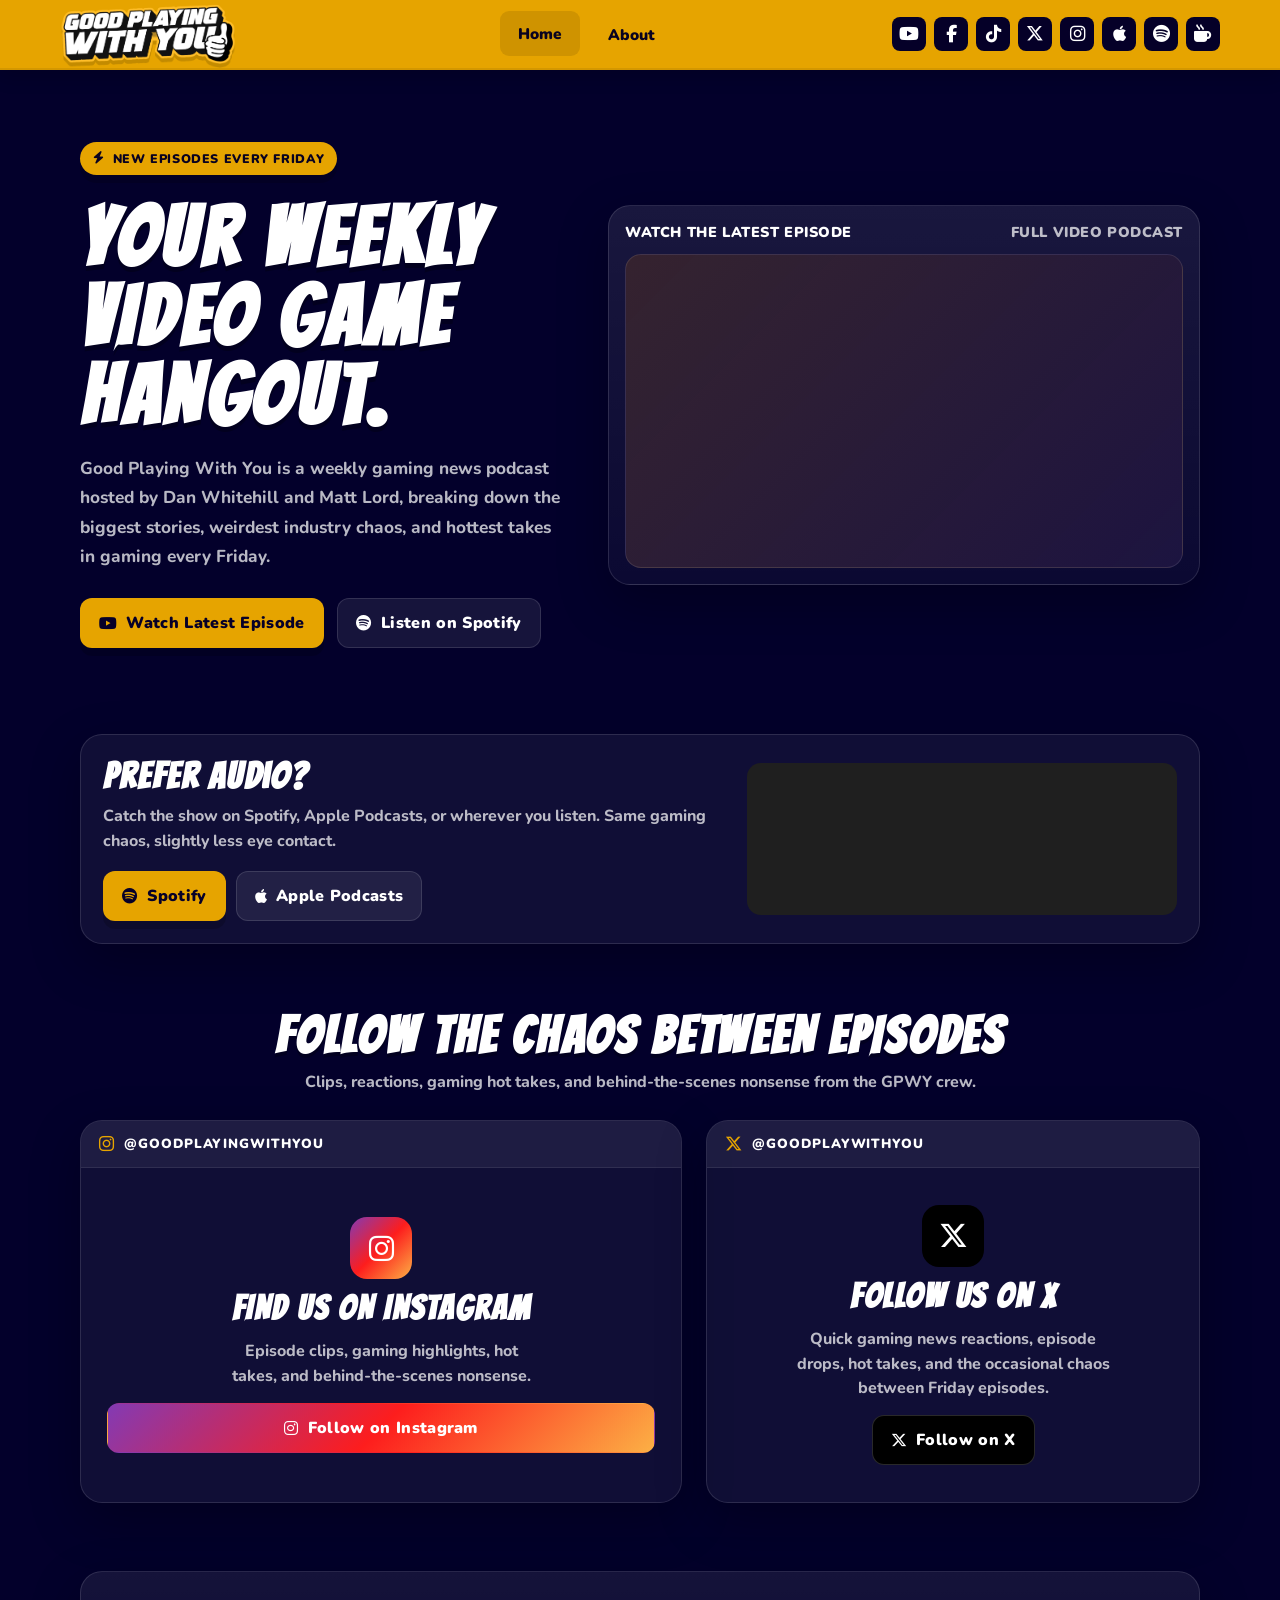
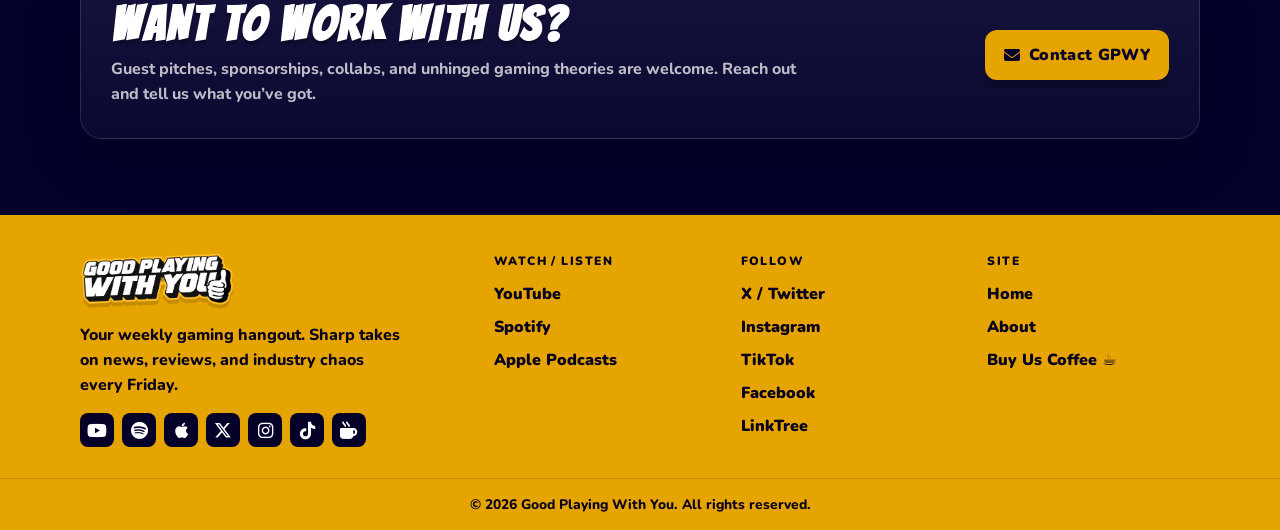
==== commit 1c707406: "Add files via upload" ====
--- a/index.html
+++ b/index.html
@@ -22,8 +22,8 @@
 
   <style>
     :root {
-      --navy: #070028;
-      --navy-2: #11093d;
+      --navy: #03002b;
+      --navy-2: #090042;
       --gold: #e6a400;
       --gold-dark: #c98e00;
       --white: #ffffff;
@@ -43,10 +43,7 @@
 
     body {
       margin: 0;
-      background:
-        radial-gradient(circle at 20% 12%, rgba(230,164,0,0.12), transparent 26%),
-        radial-gradient(circle at 86% 28%, rgba(131,58,180,0.14), transparent 30%),
-        var(--navy);
+      background: var(--navy);
       color: var(--white);
       font-family: 'Nunito', system-ui, -apple-system, BlinkMacSystemFont, "Segoe UI", sans-serif;
       min-height: 100vh;
@@ -734,6 +731,43 @@
       gap: 10px;
     }
 
+
+    /* CONTACT */
+    .contact-card {
+      background: linear-gradient(180deg, rgba(255,255,255,0.075), rgba(255,255,255,0.035));
+      border: 1px solid var(--line);
+      border-radius: var(--radius);
+      padding: 30px;
+      display: grid;
+      grid-template-columns: 1fr auto;
+      gap: 24px;
+      align-items: center;
+      box-shadow: var(--shadow);
+    }
+
+    .contact-card h2 {
+      margin: 0 0 9px;
+      font-family: 'Bangers', Impact, fantasy;
+      letter-spacing: 0.055em;
+      font-size: clamp(2.1rem, 4vw, 3rem);
+      line-height: 0.95;
+      text-transform: uppercase;
+      text-shadow: 0 4px 0 rgba(0,0,0,0.22);
+    }
+
+    .contact-card p {
+      margin: 0;
+      color: var(--muted);
+      font-weight: 760;
+      line-height: 1.6;
+      max-width: 690px;
+    }
+
+    .contact-actions {
+      display: flex;
+      justify-content: flex-end;
+    }
+
     /* FOOTER */
     .site-footer {
       margin-top: 42px;
@@ -812,6 +846,7 @@
       .hero-grid,
       .audio-card,
       .social-grid,
+      .contact-card,
       .footer-inner {
         grid-template-columns: 1fr;
       }
@@ -824,11 +859,13 @@
         max-width: 720px;
       }
 
-      .audio-card {
+      .audio-card,
+      .contact-card {
         text-align: center;
       }
 
-      .listen-buttons {
+      .listen-buttons,
+      .contact-actions {
         justify-content: center;
       }
 
@@ -957,9 +994,9 @@
               <div class="youtube-placeholder-inner">
                 <i class="fa-brands fa-youtube"></i>
                 <h2>Latest episode lives on YouTube</h2>
-                <p>Drop in the newest YouTube embed URL when you want the episode to play directly here.</p>
-                <a class="btn btn-primary" href="https://www.youtube.com/@GoodPlayingWithYou" target="_blank" rel="noopener">
-                  Open YouTube Channel
+                <p>Watch the newest full episode from the official Good Playing With You podcast playlist.</p>
+                <a class="btn btn-primary" href="https://www.youtube.com/playlist?list=PLu9eJrCDhAk-OmrEUvAslFwPf0pylASG6" target="_blank" rel="noopener">
+                  Watch Latest Episode
                 </a>
               </div>
             </div>
@@ -1022,6 +1059,23 @@
         </div>
       </div>
     </section>
+
+    <section class="section contact-section" id="contact">
+      <div class="container">
+        <div class="contact-card">
+          <div>
+            <h2>Want to work with us?</h2>
+            <p>Guest pitches, sponsorships, collabs, and unhinged gaming theories are welcome. Reach out and tell us what you’ve got.</p>
+          </div>
+          <div class="contact-actions">
+            <a class="btn btn-primary" id="contactEmailLink" href="mailto:goodplayingwithyou@gmail.com?subject=Good%20Playing%20With%20You%20Inquiry">
+              <i class="fa-solid fa-envelope"></i> Contact GPWY
+            </a>
+          </div>
+        </div>
+      </div>
+    </section>
+
   </main>
 
   <footer class="site-footer">
@@ -1073,9 +1127,8 @@
     // CONFIG
     // ════════════════════════════════════════════════════════════
 
-    // Paste a YouTube embed URL here when you want the latest episode to play directly on the homepage.
-    // Example format: https://www.youtube.com/embed/VIDEO_ID
-    const LATEST_YOUTUBE_EMBED_URL = '';
+    // Official GPWY podcast playlist embed. Keep the playlist sorted with the newest episode first.
+    const LATEST_YOUTUBE_EMBED_URL = 'https://www.youtube.com/embed/videoseries?list=PLu9eJrCDhAk-OmrEUvAslFwPf0pylASG6';
 
     // Current Behold feed from the last index.html.
     const BEHOLD_FEED_URL = 'https://feeds.behold.so/zXK2U4t1LAZt4LiDlWlB';
